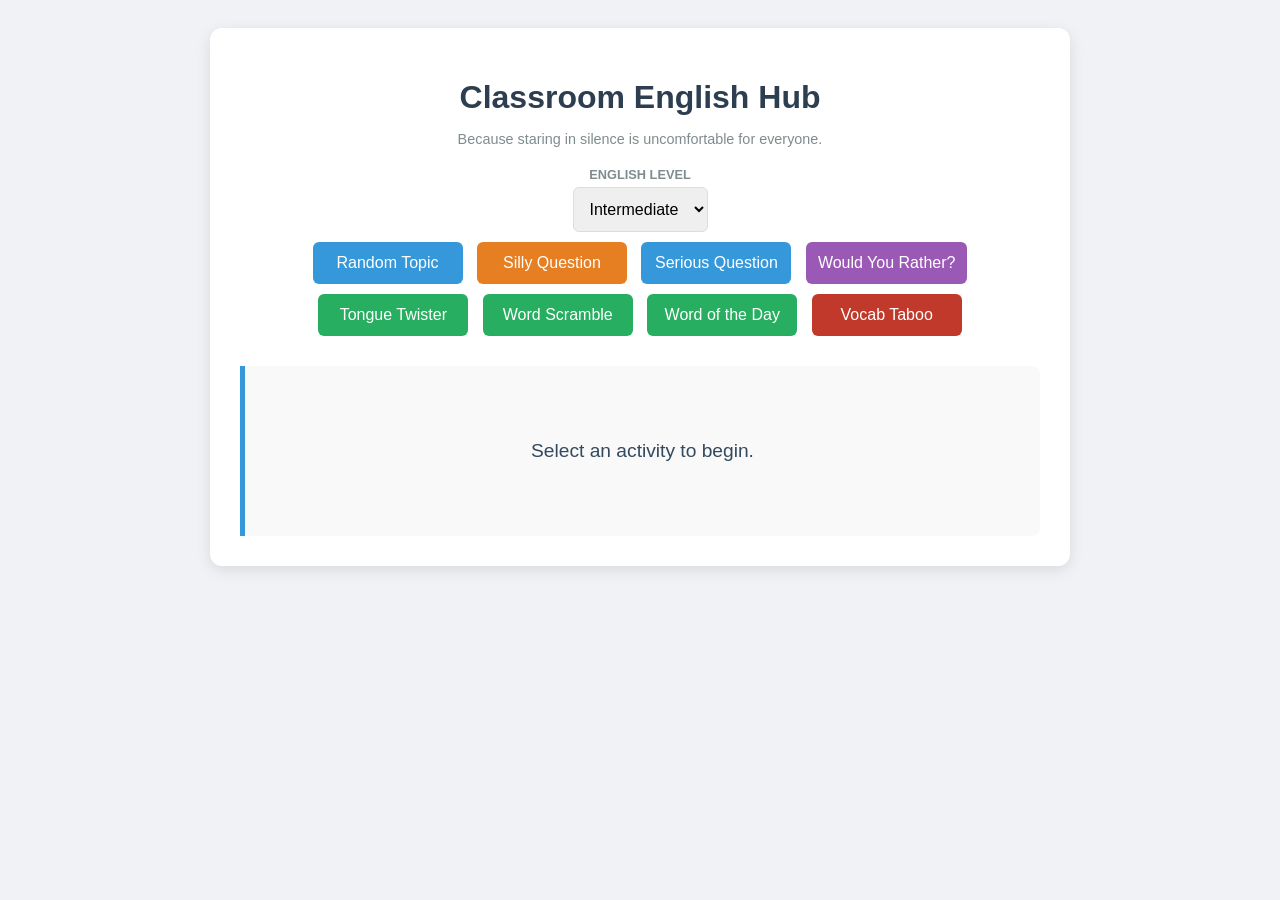
==== index.html @ 795afb45 "Add files via upload" ====
<!DOCTYPE html>
<html lang="en">
<head>
    <meta charset="UTF-8">
    <meta name="viewport" content="width=device-width, initial-scale=1.0">
    <title>ESL Classroom Tool v3.0</title>
    <style>
        body { font-family: 'Segoe UI', Tahoma, Geneva, Verdana, sans-serif; background: #f0f2f5; display: flex; justify-content: center; padding: 20px; }
        .container { background: white; padding: 30px; border-radius: 12px; box-shadow: 0 4px 15px rgba(0,0,0,0.1); max-width: 800px; width: 100%; text-align: center; }
        h1 { color: #2c3e50; margin-bottom: 5px; }
        p.subtitle { color: #7f8c8d; font-size: 0.9rem; margin-bottom: 20px; }
        select, button { padding: 12px; margin: 5px; border-radius: 6px; border: 1px solid #ddd; cursor: pointer; font-size: 1rem; transition: 0.2s; }
        button { background-color: #3498db; color: white; border: none; min-width: 150px; }
        button:hover { background-color: #2980b9; transform: translateY(-1px); }
        .btn-silly { background-color: #e67e22; }
        .btn-wyr { background-color: #9b59b6; }
        .btn-game { background-color: #27ae60; }
        .btn-taboo { background-color: #c0392b; }
        .btn-reveal { background-color: #7f8c8d; margin-top: 10px; display: none; }
        #display-area { margin-top: 25px; padding: 25px; border-left: 5px solid #3498db; background: #f9f9f9; min-height: 120px; display: flex; flex-direction: column; align-items: center; justify-content: center; font-size: 1.2rem; color: #34495e; font-weight: 500; border-radius: 0 8px 8px 0; }
        .taboo-word { color: #c0392b; font-size: 1.8rem; text-transform: uppercase; font-weight: bold; margin-bottom: 10px; }
        .forbidden { font-size: 1.1rem; color: #7f8c8d; font-style: italic; }
        .label { font-weight: bold; display: block; margin-top: 15px; color: #7f8c8d; font-size: 0.8rem; text-transform: uppercase; }
    </style>
</head>
<body>

<div class="container">
    <h1>Classroom English Hub</h1>
    <p class="subtitle">Because staring in silence is uncomfortable for everyone.</p>
    
    <span class="label">English Level</span>
    <select id="level">
        <option value="basic">Basic</option>
        <option value="intermediate" selected>Intermediate</option>
        <option value="advanced">Advanced</option>
    </select>

    <div class="button-grid">
        <button onclick="getTopic()">Random Topic</button>
        <button class="btn-silly" onclick="getQuestion('silly')">Silly Question</button>
        <button onclick="getQuestion('serious')">Serious Question</button>
        <button class="btn-wyr" onclick="getWYR()">Would You Rather?</button>
        <button class="btn-game" onclick="getTwister()">Tongue Twister</button>
        <button class="btn-game" onclick="getScramble()">Word Scramble</button>
        <button class="btn-game" onclick="getWOTD()">Word of the Day</button>
        <button class="btn-taboo" onclick="getTaboo()">Vocab Taboo</button>
    </div>

    <div id="display-area">
        <div id="text-output">Select an activity to begin.</div>
        <button id="reveal-btn" class="btn-reveal" onclick="revealAnswer()">Reveal Answer</button>
    </div>
</div>

<script>
    const data = {
       topics: {
    basic: [
        "Hobbies", "Family", "Food", "Pets", "Weather", "Daily Routine", "School", "Colors", "Clothes", "Sports", "Music", "Movies", "Holidays", "Animals", "Body Parts", "Transportation", "Jobs", "My Hometown", "Friends", "Shopping",
        "Favorite Fruit", "The Weekend", "TV Shows", "My Bedroom", "Breakfast", "Birthdays", "Toys and Games", "Seasons", "Vegetables", "The Beach", "My Teacher", "Parks", "Computers", "Supermarkets", "Morning vs Night", "Drawing", "Insects", "The Moon", "My Best Friend", "Pizza Toppings"
    ],
    intermediate: [
        "Technology", "Travel", "Environment", "Work-Life Balance", "Social Media", "Healthy Habits", "Future Goals", "Childhood Memories", "Cooking", "Cultural Differences", "Learning Languages", "News and Media", "Art and Design", "Space Exploration", "Fashion Trends", "Public Transportation", "Overcoming Fears", "Volunteering", "Local History", "Music Festivals",
        "Remote Work", "Mental Health", "Artificial Intelligence", "Sustainable Living", "Photography", "Extreme Sports", "E-books vs Paper Books", "Minimalism", "The Education System", "Urban vs Rural Life", "Video Game Culture", "Traditional Festivals", "Modern Dating", "Personal Finance", "Public Speaking", "DIY Projects", "Cinema History", "National Parks", "The Future of Cities", "Inventions of the 20th Century"
    ],
    advanced: [
        "Ethics in Technology", "Artificial Intelligence", "Globalization", "Philosophy", "Economic Inequality", "Climate Change Mitigation", "The Justice System", "Modern Architecture", "Universal Basic Income", "Genetic Engineering", "The Gig Economy", "Censorship", "Mental Health Awareness", "Urban Planning", "Cryptocurrency", "Historical Revisionism", "The Concept of Time", "Consumerism", "Space Colonization", "Political Polarization",
        "Neuroethics", "Quantum Computing Impacts", "Bio-mimicry in Design", "The Paradox of Choice", "Post-Colonial Literature", "Algorithmic Bias", "Deep Sea Exploration Rights", "Animal Personhood", "The Singularity", "Existentialism", "Meritocracy Myths", "Data Privacy Rights", "Nuclear Energy Debate", "The Sociology of Fame", "Transhumanism", "Geopolitics of Water", "Cognitive Dissonance", "The Future of Monarchy", "Universal Healthcare Models", "Rhetoric and Propaganda"
    ]
},
        questions: {
            silly: [
    "If you were a vegetable, what would you be?", 
    "Can you describe the smell of blue?", 
    "Is a hotdog a sandwich?", 
    "Which animal would be the rudest if they could talk?", 
    "What is the most useless superpower?", 
    "If you had to replace your hands with objects, what would they be?", 
    "Would you rather fight one horse-sized duck or a hundred duck-sized horses?", 
    "If clouds were made of food, what would you want them to be?", 
    "What's the weirdest thing you've ever eaten?", 
    "If you were a ghost, who would you haunt?", 
    "What inanimate object do you wish you could talk to?", 
    "If you could only wear one color for the rest of your life, what is it?", 
    "What is the worst pizza topping imaginable?", 
    "If your life had a theme song, what would it be?", 
    "What is the funniest word in the English language?", 
    "If you were a piece of furniture, what would you be?", 
    "Do penguins have knees?", 
    "If you could make a new holiday, what would it celebrate?", 
    "What's the silliest rule you had to follow as a child?", 
    "If animals played sports, which animal would be the best at basketball?",
    "If you were a professional wrestler, what would your stage name be?",
    "What's the best way to survive a zombie apocalypse using only items in this room?",
    "If you were arrested for no reason, what would your friends assume you did?",
    "How many chickens would it take to kill a lion?",
    "If you could talk to one species of animal, which would it be?",
    "What is the most embarrassing thing you've worn because it was 'fashionable'?",
    "If you had to change your name to a type of fruit, what would it be?",
    "What’s the most useless talent you have?",
    "If you could shrink any animal to the size of a cat and keep it as a pet, what would it be?",
    "Would you rather have a nose like an elephant or a neck like a giraffe?",
    "If you could ban one vegetable forever, which one would go?",
    "What’s the worst name you could give a pet dog?",
    "If you were a kitchen appliance, which one would you be?",
    "How long would you last in a horror movie?",
    "What’s the weirdest secret talent you possess?",
    "If you could only eat one meal for the rest of your life, but it had to be dessert, what is it?",
    "Which Disney villain is actually right?",
    "If you could teleport, but only to the inside of a refrigerator, would you do it?",
    "What’s the most ridiculous fact you know?",
    "If you were a flavor of ice cream, what would you be?",
    "What’s the worst thing to say right before going into surgery?",
    "If your pets could talk, what’s the first thing they’d say about you?",
    "Which body part would you most like to be able to detach and leave at home?",
    "If you could create a law that everyone had to follow for one day, what would it be?",
    "What’s the strangest thing a guest has ever done at your house?",
    "If you were a billionaire, what’s the most useless thing you’d buy?",
    "What’s the worst song to have as your alarm clock?",
    "If you could be any mythological creature, what would you be?",
    "What’s the weirdest dream you’re willing to admit to?",
    "If you could have a permanent candle that smelled like anything, what scent would you choose?",
    "What is the best type of cheese to use as a weapon?",
    "If you had to replace your legs with wheels, what kind of wheels would they be?",
    "Would you rather always have to skip everywhere or always have to run everywhere?",
    "If you were a bird, who would you poop on first?",
    "What’s the most creative use for a banana?",
    "If you could turn any chore into a professional sport, which one would you win a gold medal in?",
    "What’s the most ridiculous thing you’ve ever seen a stranger do in public?",
    "If you were a superhero whose only power was to summon pigeons, what would your name be?",
    "What would the world be like if everyone looked exactly like you?",
    "If you could make any two animals merge into one, which two would they be?",
    "What’s the funniest thing you’ve ever seen a baby do?",
    "If you had to be haunted by a ghost, which celebrity ghost would you pick?",
    "What’s the most boring superpower you can think of?",
    "If you could invent a new color, what would you call it?",
    "What’s the most suspicious thing you could buy at a grocery store?",
    "If you could swap lives with a cartoon character, who would it be?",
    "What’s the weirdest thing you’ve found in a pocket?",
    "If you could give everyone in the world one item, what would it be?",
    "What’s the most confusing thing about the opposite gender?",
    "If you were a tree, what kind of person would you want to sit under you?",
    "What’s the worst gift you’ve ever received?",
    "If you could add a 13th month to the calendar, what would you call it?",
    "What’s the most useless thing they taught you in school?",
    "If you were a professional thief, what would you steal that isn't money?",
    "What’s the strangest habit you have?",
    "If you were a topping on a giant taco, what would you be?",
    "What’s the most annoying sound in the world?",
    "If you could change the sound of your farts to a musical instrument, which one would it be?",
    "What’s the worst possible thing to say during a job interview?",
    "If you had to live in a movie for a week, which one would you choose?"
],
            serious: {
    basic: [
        "What is your favorite memory?", "Who is your hero?", "What do you do on the weekends?", "What is your favorite book?", "Describe your best friend.", "What makes you happy?", "Where do you want to travel?", "What is your favorite meal?", "How do you relax?", "What are you good at?", "What is your favorite season and why?", "What did you do yesterday?", "Who is the funniest person you know?", "What is a good habit you have?", "What do you like about your city?", "What is your favorite movie?", "What are you afraid of?", "What do you want to buy?", "What is a fun game to play?", "How do you learn English?",
        "What is your dream job?", "How many siblings do you have?", "What is your favorite color?", "Do you like to cook?", "What is your favorite animal?", "How do you get to school or work?", "What time do you wake up?", "What is in your bag right now?", "Do you like rainy days?", "What is your favorite holiday?",
        "Who is your favorite singer?", "What is the best gift you ever received?", "Do you prefer tea or coffee?", "What is your favorite fruit?", "How often do you exercise?", "What was your favorite subject in school?", "Do you have any pets?", "What is your favorite sport?", "Can you play a musical instrument?", "What is the tallest building you have ever seen?",
        "What do you usually eat for breakfast?", "Do you like to dance?", "What is your favorite TV show?", "How do you spend your birthdays?", "What is the most beautiful place in your country?", "Do you prefer the beach or the mountains?", "What is your favorite hobby?", "Do you like learning new words?", "What is the best way to spend a Friday night?", "Who is the kindest person you know?",
        "What do you want to do this summer?", "Do you like to take photos?", "What is your favorite restaurant?", "How do you feel today?", "What is your favorite clothes to wear?", "Do you like to go to the cinema?", "What is the first thing you do in the morning?", "What is your favorite type of music?", "Do you like to read newspapers?", "How do you help your parents?",
        "What is your favorite flower?", "Do you like to travel by plane?", "What is your favorite drink?", "What is the best thing about your home?", "Do you prefer to walk or drive?", "What is your favorite vegetable?", "Do you like to use a computer?", "What is your favorite month of the year?", "Do you like to go shopping?", "What is your favorite ice cream flavor?",
        "What is your favorite dessert?", "Do you have a lucky number?", "What is the best park in your town?", "Do you like to watch the sunrise?", "What is your favorite childhood toy?", "Do you speak other languages?", "What is the most difficult thing for you in English?", "Do you like to write letters?", "What is your favorite store?", "Do you like to swim?"
    ],
    intermediate: [
        "How has the internet changed learning?", "Is work-life balance possible?", "What is the best way to handle stress?", "How does travel change a person?", "What makes a good leader?", "Is social media good or bad for society?", "What is the biggest challenge for young people today?", "How important is a university degree?", "What is the most important invention in history?", "How can we protect the environment?", "What does success mean to you?", "Is it better to be a specialist or a generalist?", "How do advertisements affect us?", "What is the value of failure?", "Should children have smartphones?", "How do you handle disagreements?", "What is the importance of art?", "Is homework necessary?", "How has your hometown changed?", "What is a controversial opinion you hold?",
        "Is technology making us more or less social?", "What is the most important quality in a friend?", "How can people be more productive?", "Should public transportation be free?", "What is the best age to be?", "Does money buy happiness?", "How can we reduce plastic waste?", "What is the impact of globalization on local cultures?", "Should the school week be four days?", "Is modern life too fast-paced?",
        "What is the best way to learn a new skill?", "How important is physical exercise for mental health?", "Should people be required to vote?", "What is the role of family in modern society?", "How do you stay motivated?", "Should zoos exist?", "What is the future of traditional books?", "Is fast food a major problem in your country?", "What makes someone 'successful'?", "How do you define a 'good life'?",
        "Should celebrities be role models?", "How do we bridge the gap between different generations?", "Is space exploration worth the cost?", "What is the impact of tourism on your country?", "How has your diet changed over the years?", "What is the most difficult decision you’ve ever made?", "Should every person learn a second language?", "What is the benefit of living in a foreign country?", "How do you handle your time?", "What is the most important lesson you learned as a child?",
        "Should we rely more on renewable energy?", "Is a college education still relevant in 2026?", "How does music affect our emotions?", "What are the pros and cons of working from home?", "How can we improve our local communities?", "Is it important to preserve historical buildings?", "What is the effect of social media on self-esteem?", "Should we encourage people to consume less?", "How do you define 'freedom'?", "Is it better to live in a city or the countryside?",
        "Should the government regulate artificial intelligence?", "How does culture influence our personality?", "What is the best way to solve a conflict?", "How important is it to have a hobby?", "Should children be taught about money in school?", "Is it better to be an employer or an employee?", "How has technology changed the way we communicate?", "What is the value of volunteering?", "How can we promote peace in the world?", "Is the news today reliable?",
        "What is your opinion on genetic engineering?", "Should we ban single-use plastics?", "How do you balance your personal and professional life?", "What is the role of art in education?", "How can we deal with the problem of loneliness?", "Is the concept of 'privacy' dying?", "What is the best way to save money?", "How does travel help in understanding other cultures?", "Should we spend more on medical research?", "Is competition healthy or harmful?"
    ],
    advanced: [
        "Does privacy exist anymore?", "How should we measure success as a society?", "Is capitalism sustainable?", "What are the ethical implications of AI?", "Should the government regulate the internet?", "Is free will an illusion?", "How does language shape our perception of reality?", "What is the role of the individual in society?", "Should healthcare be entirely free and public?", "Is objective truth attainable?", "How do we define human consciousness?", "What are the limits of freedom of speech?", "Is globalization a net positive or negative?", "How should nations deal with historical injustices?", "What is the future of human evolution?", "Should the space race be privatized?", "How does automation impact the human psyche?", "Is democracy the best form of government?", "What is the morality of eating animals?", "How do cultural narratives influence history?",
        "Is universal basic income a viable solution to automation?", "To what extent should parents be allowed to design their babies?", "Is the nation-state becoming obsolete?", "What are the ethical boundaries of surveillance?", "Should we colonize other planets?", "Is altruism truly possible?", "How do we address systemic inequality?", "Should information ever be censored for the public good?", "What is the nature of beauty?", "Is our education system outdated for the 21st century?",
        "Can artificial intelligence ever possess true creativity?", "Is the current legal system just?", "How do we define the 'soul' in a scientific world?", "Should life extension technologies be available to everyone?", "What is the responsibility of wealthy nations to developing ones?", "Is world peace a realistic goal?", "How does the digital world alter our memory?", "Should we forgive historical figures for their mistakes?", "What is the role of religion in a secular world?", "Is a cashless society inevitable?",
        "How do we combat misinformation in the digital age?", "Is human nature inherently good or evil?", "Should the pursuit of profit be the primary driver of innovation?", "How does architecture reflect societal values?", "What is the ethical status of non-human animals?", "Is the concept of 'home' changing in a mobile world?", "Should we prioritize the environment over economic growth?", "How does social media affect the democratic process?", "What is the impact of longevity on societal structures?", "Is it ethical to use robots for elderly care?",
        "How do we define 'work' in a post-labor society?", "Is artistic merit objective or subjective?", "Should the death penalty be abolished globally?", "What are the risks of a mono-culture?", "Is genetic modification a right or a privilege?", "How do we reconcile tradition with progress?", "Should people be allowed to live forever if they can?", "What is the impact of consumerism on human happiness?", "Is the concept of 'truth' being eroded?", "Should we implement a global currency?",
        "How do we prepare for a world with sentient machines?", "Is there a limit to how much a single person should earn?", "Should we allow the privatization of water?", "What is the psychological effect of living in a hyper-connected world?", "How do we define 'sanity' in a changing society?", "Is the family unit still the core of society?", "Should we rewrite history books to be more inclusive?", "What is the future of gender roles?", "Is the current form of capitalism the 'end of history'?", "How does space travel change our perspective of Earth?",
        "Should we give robots legal rights?", "Is it possible to have a truly unbiased news source?", "How does the gig economy change the social contract?", "Should we regulate the collection of personal data by corporations?", "What is the morality of genetic screening?", "Is urban planning the key to solving social problems?", "How does the concept of 'justice' vary across cultures?", "Should we ban the manufacture of weapons?", "What is the role of the humanities in a tech-driven world?", "Is the concept of a 'career' becoming a thing of the past?"
    ]
}
        },
       wyr: [
    "Would you rather always sing or always dance?",
    "Travel 100 years back or 100 years forward?",
    "Be able to fly or be invisible?",
    "Live without music or live without television?",
    "Speak all languages or communicate with animals?",
    "Have unlimited sushi or unlimited tacos?",
    "Never have to sleep or never have to eat?",
    "Be incredibly lucky or incredibly smart?",
    "Live in a treehouse or a cave?",
    "Have a rewind button or a pause button for your life?",
    "Only be able to whisper or only be able to shout?",
    "Have spaghetti for hair or sweat maple syrup?",
    "Live on Mars or at the bottom of the ocean?",
    "Be a famous director or a famous actor?",
    "Always have a full phone battery or a full gas tank?",
    "Give up your smartphone or give up your computer?",
    "Be a master painter or a brilliant mathematician?",
    "Have a personal chef or a personal driver?",
    "Fight a bear or a shark?",
    "Never feel physical pain or never feel emotional pain?",
    "Have a third eye or a third arm?",
    "Always be 10 minutes late or 20 minutes early?",
    "Be able to talk to plants or have the plants talk to you?",
    "Only eat spicy food or only eat bland food for the rest of your life?",
    "Have a dragon or be a dragon?",
    "Always have a pebble in your shoe or a hair in your eye?",
    "Live in a world where everyone is a robot or everyone is a pirate?",
    "Be able to control fire or control water?",
    "Have to announce every thought you have or never speak again?",
    "Wear a tuxedo every day or a clown suit every day?",
    "Have a tail that wags when you're happy or ears that flop when you're sad?",
    "Lose your sense of taste or your sense of smell?",
    "Be the first person to visit Mars or the last person on Earth?",
    "Have a photographic memory or the ability to forget anything you want?",
    "Always smell like wet dog or always smell like onions?",
    "Be a cat for a day or a dog for a day?",
    "Live without the internet or live without AC and heat?",
    "Only be able to use a fork or only be able to use a spoon?",
    "Have a permanent unibrow or no eyebrows at all?",
    "Be able to jump over skyscrapers or run at the speed of light?",
    "Have your own private island or your own private jet?",
    "Always have to wear wet socks or always have to wear itchy sweaters?",
    "Be the funniest person in the room or the smartest person in the room?",
    "Own a tiny elephant or a giant hamster?",
    "Have every movie spoiled for you or never see a movie ending again?",
    "Drink melted ice cream or drink cold coffee?",
    "Be able to breathe underwater or fly through space?",
    "Live in a house made of glass or a house made of candy?",
    "Have to hop everywhere like a frog or walk sideways like a crab?",
    "Be 8 feet tall or 3 feet tall?",
    "Only be able to dream in black and white or never remember your dreams?",
    "Have a remote control that works on people or animals?",
    "Swap lives with your boss or your pet?",
    "Always have sticky hands or always have itchy feet?",
    "Be able to see 5 seconds into the future or 50 years into the future?",
    "Fight a chicken every time you enter a car or a squirrel every time you enter a house?",
    "Live in a musical where everyone sings or a silent movie?",
    "Have a head the size of a grapefruit or the size of a watermelon?",
    "Always have to wear your clothes backwards or inside out?",
    "Spend a year in the jungle or a year in the arctic?",
    "Be able to change the color of your skin like a chameleon or regrow limbs?",
    "Have your hands turn into giant paws or giant claws?",
    "Only be able to eat food that is blue or food that is square-shaped?",
    "Have a flying carpet or a submarine?",
    "Be world-famous but hated or totally unknown but loved?",
    "Eat a stick of butter or a gallon of hot sauce?",
    "Be able to transform into any object or any person?",
    "Have the ability to mute people in real life or change their volume?",
    "Always have the 'check engine' light on or a low battery warning on your phone?",
    "Wake up with a new tattoo every day or a new piercing every day?",
    "Only be able to laugh like a hyena or cry like a baby?",
    "Have a nose that grows when you lie or ears that turn red when you're nervous?",
    "Live in a giant shoe or a giant hat?",
    "Be able to speak to ghosts or see the future of anyone you touch?",
    "Only be able to wash your hair once a year or your body once a year?",
    "Have a magic wand that works 50% of the time or a magic lamp with a grumpy genie?",
    "Have your life narrated by David Attenborough or Morgan Freeman?",
    "Always have a song stuck in your head or always have an itch you can’t reach?",
    "Be a professional hide-and-seek player or a professional tag player?",
    "Never use a touch screen again or never use a keyboard again?",
    "Have a pet dinosaur or a pet alien?",
    "Be able to produce any sound you want from your mouth or mimic any voice?",
    "Eat a pizza with a cereal crust or cereal with a pizza sauce base?",
    "Be forced to wear flippers instead of shoes or oven mitts instead of gloves?",
    "Live in a city where it’s always daytime or always nighttime?",
    "Have eyes that glow in the dark or teeth that glow in the dark?",
    "Be able to walk through walls or walk on water?",
    "Always have to speak in rhymes or always have to speak in questions?",
    "Find $10 on the ground every day or $1,000 once a year?",
    "Have your own personal theme song play every time you enter a room?",
    "Be able to freeze time for everyone but yourself or speed up time?",
    "Live in a world with no trees or a world with no oceans?",
    "Have a beard made of bees or hair made of snakes?",
    "Only be able to travel by pogo stick or by unicycle?",
    "Be able to summon a rainstorm or a heatwave at will?",
    "Have your house be a giant library or a giant arcade?",
    "Always feel like you’re about to sneeze or always feel like you have a hair in your mouth?",
    "Be the captain of a pirate ship or the captain of a spaceship?",
    "Have a nose that honks like a horn or knees that squeak like a door?",
    "Know the date of your death or the cause of your death?"
],
        twisters: ["Peter Piper picked a peck of pickled peppers.", "Six slippery snails slid slowly seaward.", "How much wood would a woodchuck chuck?", "She sells seashells by the seashore.", "I scream, you scream, we all scream for ice cream.", "Red lorry, yellow lorry.", "Fuzzy Wuzzy was a bear. Fuzzy Wuzzy had no hair.", "A big black bug bit a big black bear.", "Betty Botter bought some butter.", "We surely shall see the sun shine soon.", "Which witch is which?", "Two toads, totally tired.", "Eleven benevolent elephants.", "Selfish shellfish.", "Fresh fried fish, fish fresh fried.", "Thin sticks, thick bricks.", "Irish wristwatch, Swiss wristwatch.", "He threw three free throws.", "A proper copper coffee pot.", "Black background, brown background."],
        scramble: {
            basic: ["APPLE", "SCHOOL", "HOUSE", "HAPPY", "WATER", "CHAIR", "TABLE", "BREAD", "RIVER", "TRAIN", "PAPER", "PENCIL", "CLOCK", "GARDEN", "WINDOW", "STREET", "FLOWER", "SUMMER", "WINTER", "SISTER"],
            intermediate: ["ENVIRONMENT", "ADVENTURE", "CHALLENGE", "KNOWLEDGE", "BEAUTIFUL", "COMPUTER", "IMPORTANT", "DIFFERENT", "EXPERIENCE", "GOVERNMENT", "TECHNOLOGY", "UNDERSTAND", "VOCABULARY", "DICTIONARY", "NEWSPAPER", "TELEVISION", "RESTAURANT", "APARTMENT", "UNIVERSITY", "PROFESSIONAL"],
            advanced: ["EPHEMERAL", "AMBIGUOUS", "UBIQUITOUS", "PARADIGM", "CACOPHONY", "MELLIFLUOUS", "SERENDIPITY", "ESOTERIC", "OBFUSCATE", "QUINTESSENTIAL", "IDIOSYNCRASY", "SYCOPHANT", "OSTENTATIOUS", "PERNICIOUS", "INEFFABLE", "MAGNANIMOUS", "FASTIDIOUS", "BELLIGERENT", "EPIPHANY", "UBIQUITY"]
        },
       wotd: {
    basic: [
        "Eager: Wanting to do something very much.", "Clumsy: Moving in an awkward way.", "Brave: Not afraid of danger.", "Calm: Quiet and peaceful.", "Glad: Happy.", "Huge: Very big.", "Loud: Making a lot of noise.", "Neat: Clean and organized.", "Quick: Fast.", "Tired: Needing to sleep or rest.", "Polite: Having good manners.", "Safe: Not in danger.", "Warm: A little hot.", "Cold: Not hot.", "Bright: Giving out a lot of light.", "Dark: With little or no light.", "Heavy: Weighing a lot.", "Light: Not heavy.", "Soft: Easy to press or bend.", "Hard: Not soft; difficult.",
        "Bitter: Having a sharp, strong taste like coffee without sugar.", "Blunt: Not sharp; or speaking in a very direct way.", "Bold: Brave and confident; not afraid.", "Cheerful: Happy and optimistic.", "Dull: Not interesting or exciting; boring.", "Fancy: Decorative or expensive.", "Gentle: Calm, kind, or soft.", "Gloomy: Partially or totally dark; or feeling sad.", "Humble: Not proud or arrogant; modest.", "Jolly: Happy and cheerful.", "Lonely: Sad because one has no friends or company.", "Messy: Not clean or tidy.", "Nervous: Worried or afraid.", "Odd: Strange or unusual.", "Plain: Simple; not decorated.", "Rough: Not smooth or level.", "Shallow: Not deep.", "Stiff: Difficult to bend or move.", "Tough: Strong and able to deal with difficulty.", "Wise: Having or showing experience, knowledge, and good judgment."
    ],
    intermediate: [
        "Reluctant: Unwilling and hesitant.", "Peculiar: Strange or odd; unusual.", "Crucial: Extremely important.", "Frequent: Happening often.", "Gradual: Happening slowly over time.", "Influence: The power to change someone or something.", "Locate: To find exactly where something is.", "Majority: More than half.", "Persuade: To make someone do or believe something.", "Recognize: To know someone or something because you have seen them before.", "Abundant: Existing in large quantities.", "Brief: Short in time.", "Complex: Made of many connected parts; not simple.", "Determine: To decide something.", "Evident: Clear or obvious.", "Familiar: Well known from past experience.", "Generate: To produce or create.", "Hinder: To make it difficult for someone to do something.", "Inquire: To ask for information.", "Justify: To prove that something is right or reasonable.",
        "Accurate: Correct and true in every detail.", "Ambition: A strong desire to do or achieve something.", "Benefit: An advantage or profit gained from something.", "Capacity: The maximum amount that something can contain.", "Decline: To become smaller, fewer, or less; to decrease.", "Efficient: Achieving maximum productivity with minimum wasted effort.", "Genuine: Truly what something is said to be; authentic.", "Hazard: A danger or risk.", "Interpret: To explain the meaning of information or actions.", "Maintain: To keep something in its existing state.", "Objective: Not influenced by personal feelings; representing facts.", "Precise: Marked by exactness and accuracy.", "Reject: To dismiss as inadequate, inappropriate, or not to one's taste.", "Relevant: Closely connected or appropriate to the matter at hand.", "Sufficient: Enough; adequate.", "Thrive: To grow or develop well or vigorously.", "Urgent: Requiring immediate action or attention.", "Vague: Of uncertain, indefinite, or unclear character or meaning.", "Wander: To walk or move in a leisurely or aimless way.", "Yield: To produce or provide a natural, agricultural, or industrial product."
    ],
    advanced: [
        "Pragmatic: Dealing with things sensibly and realistically.", "Alleviate: Make suffering or a problem less severe.", "Capricious: Given to sudden changes of mood or behavior.", "Dichotomy: A division or contrast between two things that are opposed.", "Enigmatic: Difficult to interpret or understand; mysterious.", "Facetious: Treating serious issues with inappropriate humor.", "Gregarious: Fond of company; sociable.", "Hubris: Excessive pride or self-confidence.", "Insidious: Proceeding in a gradual, subtle way, but with harmful effects.", "Juxtapose: Place close together for contrasting effect.", "Lethargic: Sluggish and apathetic.", "Meticulous: Showing great attention to detail.", "Nefarious: Wicked or criminal.", "Obdurate: Stubbornly refusing to change one's opinion or course of action.", "Pernicious: Having a harmful effect, especially in a gradual way.", "Quixotic: Exceedingly idealistic; unrealistic and impractical.", "Reticent: Not revealing one's thoughts or feelings readily.", "Sycophant: A person who acts obsequiously toward someone important in order to gain advantage.", "Trepidation: A feeling of fear or agitation about something that may happen.", "Zealous: Showing great energy or enthusiasm in pursuit of a cause or objective.",
        "Anomalous: Deviating from what is standard, normal, or expected.", "Belligerent: Hostile and aggressive.", "Cacophony: A harsh, discordant mixture of sounds.", "Debilitate: To make someone very weak and infirm.", "Ephemeral: Lasting for a very short time.", "Fastidious: Very attentive to and concerned about accuracy and detail.", "Garrulous: Excessively talkative, especially on trivial matters.", "Ineffable: Too great or extreme to be expressed or described in words.", "Loquacious: Tending to talk a great deal; talkative.", "Magnanimous: Very generous or forgiving, especially toward a rival.", "Obfuscate: To render obscure, unclear, or unintelligible.", "Paradigm: A typical example or pattern of something; a model.", "Quintessential: Representing the most perfect or typical example of a quality or class.", "Recalcitrant: Having an obstinately uncooperative attitude toward authority.", "Salient: Most noticeable or important.", "Taciturn: Reserved or uncommunicative in speech; saying little.", "Ubiquitous: Present, appearing, or found everywhere.", "Venerable: Accorded a great deal of respect, especially because of age or wisdom.", "Wary: Feeling or showing caution about possible dangers or problems.", "Zenith: The time at which something is at its most powerful or successful."
    ]
},
        taboo: [
            { word: "Coffee", forbidden: ["Drink", "Morning", "Caffeine", "Starbucks", "Beans"] },
            { word: "Smartphone", forbidden: ["App", "Call", "Screen", "Text", "Telephone"] },
            { word: "Hospital", forbidden: ["Doctor", "Sick", "Nurse", "Medicine", "Bed"] },
            { word: "Internet", forbidden: ["Wifi", "Online", "Website", "Computer", "Network"] },
            { word: "Bicycle", forbidden: ["Ride", "Wheels", "Pedal", "Helmet", "Bike"] },
            { word: "Pizza", forbidden: ["Cheese", "Italian", "Slice", "Delivery", "Crust"] },
            { word: "Library", forbidden: ["Books", "Read", "Quiet", "Borrow", "Pages"] },
            { word: "Movie", forbidden: ["Watch", "Cinema", "Actors", "Popcorn", "Film"] },
            { word: "Winter", forbidden: ["Snow", "Cold", "Ice", "December", "Freeze"] },
            { word: "Airplane", forbidden: ["Fly", "Sky", "Wings", "Pilot", "Airport"] },
            { word: "Money", forbidden: ["Buy", "Cash", "Bank", "Pay", "Dollars"] },
            { word: "Guitar", forbidden: ["Music", "Strings", "Play", "Instrument", "Rock"] },
            { word: "Teacher", forbidden: ["School", "Students", "Class", "Learn", "Board"] },
            { word: "Sun", forbidden: ["Hot", "Yellow", "Sky", "Star", "Day"] },
            { word: "Ocean", forbidden: ["Water", "Blue", "Swim", "Fish", "Sea"] },
            { word: "Clock", forbidden: ["Time", "Watch", "Hands", "Hour", "Tick"] },
            { word: "Camera", forbidden: ["Photo", "Picture", "Lens", "Shoot", "Flash"] },
            { word: "Mirror", forbidden: ["Look", "Reflection", "Glass", "Face", "See"] },
            { word: "Shoes", forbidden: ["Feet", "Walk", "Wear", "Sneakers", "Socks"] },
            { word: "Rain", forbidden: ["Water", "Drops", "Sky", "Wet", "Umbrella"] }
        ]
    };

    let currentAnswer = "";
    const display = document.getElementById('text-output');
    const revealBtn = document.getElementById('reveal-btn');
    const levelSelect = document.getElementById('level');

    function getRandom(arr) { return arr[Math.floor(Math.random() * arr.length)]; }

    function resetUI() {
        revealBtn.style.display = "none";
        currentAnswer = "";
    }

    function getTopic() {
        resetUI();
        display.innerText = "Topic: " + getRandom(data.topics[levelSelect.value]);
    }

    function getQuestion(type) {
        resetUI();
        display.innerText = type === 'silly' ? getRandom(data.questions.silly) : getRandom(data.questions.serious[levelSelect.value]);
    }

    function getWYR() { resetUI(); display.innerText = getRandom(data.wyr); }
    function getTwister() { resetUI(); display.innerText = "Try: " + getRandom(data.twisters); }

    function getScramble() {
        resetUI();
        const word = getRandom(data.scramble[levelSelect.value]);
        currentAnswer = word;
        const scrambled = word.split('').sort(() => Math.random() - 0.5).join('');
        display.innerText = "Unscramble: " + scrambled;
        revealBtn.style.display = "block";
    }

    function revealAnswer() {
        display.innerText = "Answer: " + currentAnswer;
        revealBtn.style.display = "none";
    }

    function getWOTD() {
        resetUI();
        display.innerText = "Word of the Day: " + getRandom(data.wotd[levelSelect.value]);
    }

    function getTaboo() {
        resetUI();
        const item = getRandom(data.taboo);
        display.innerHTML = `<div class="taboo-word">${item.word}</div><div class="forbidden">Don't say: ${item.forbidden.join(', ')}</div>`;
    }
</script>

</body>
</html>
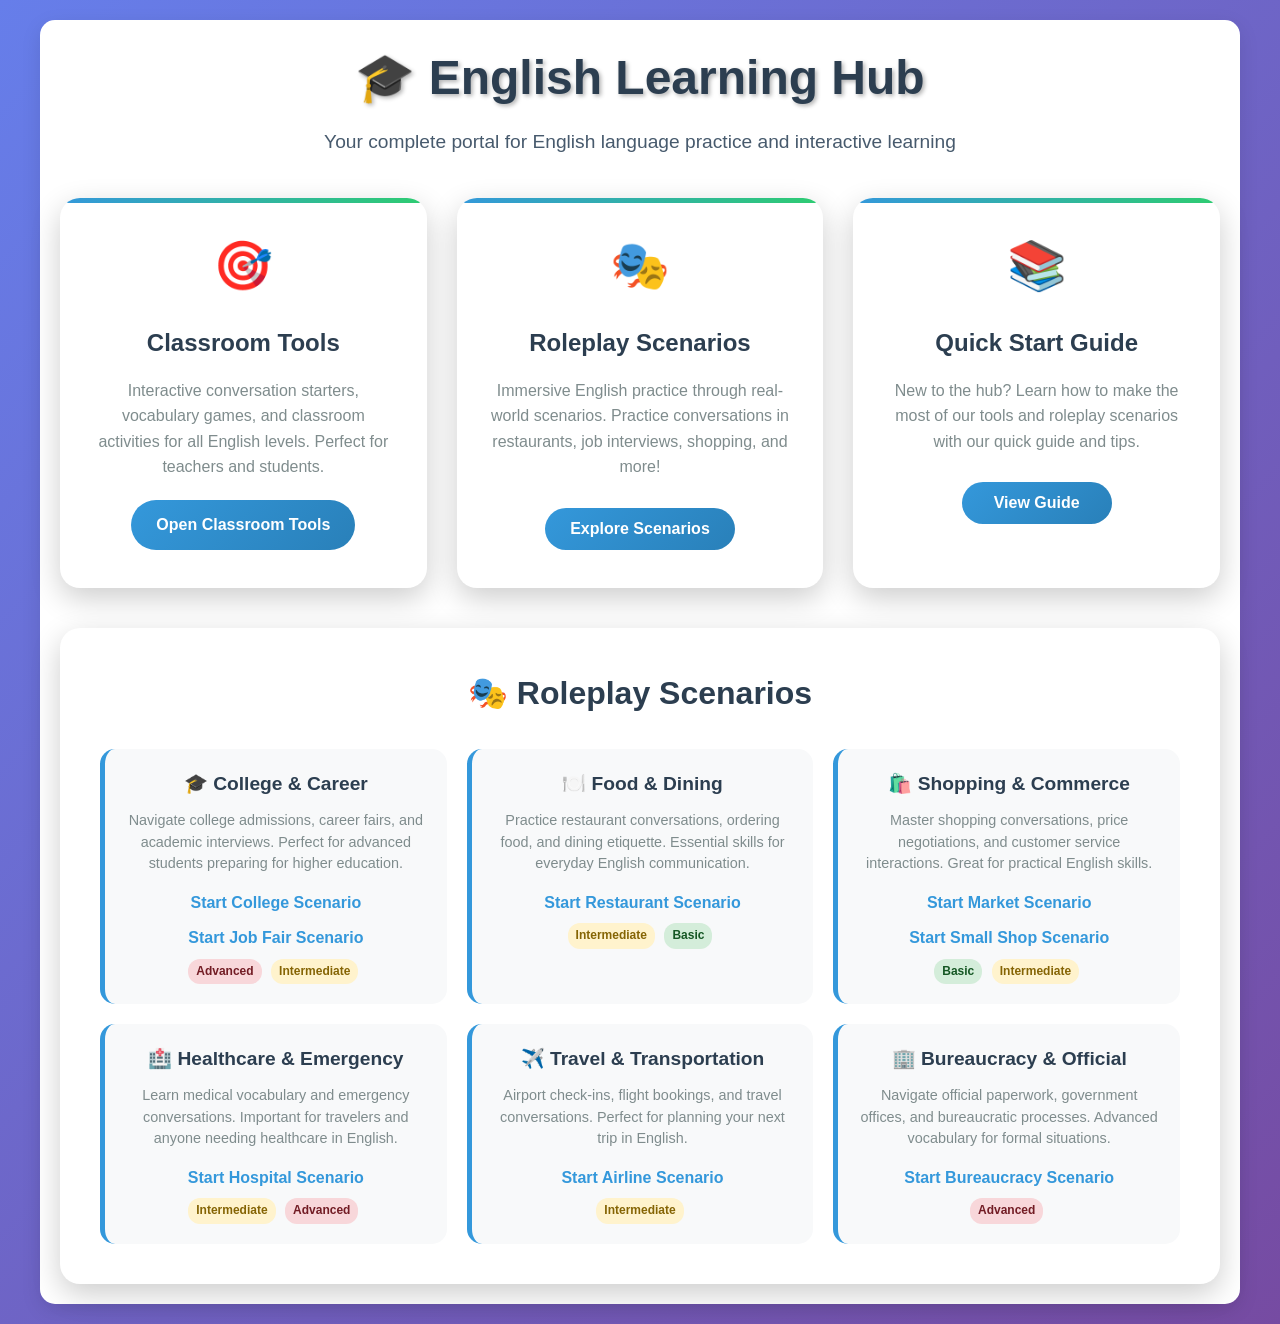
==== commit 4e704429: "added roleplay section" ====
--- a/index.html
+++ b/index.html
@@ -3,381 +3,328 @@
 <head>
     <meta charset="UTF-8">
     <meta name="viewport" content="width=device-width, initial-scale=1.0">
-    <title>ESL Classroom Tool v3.0</title>
+    <title>English Learning Hub</title>
+    <link rel="stylesheet" href="styles/unified-theme.css">
     <style>
-        body { font-family: 'Segoe UI', Tahoma, Geneva, Verdana, sans-serif; background: #f0f2f5; display: flex; justify-content: center; padding: 20px; }
-        .container { background: white; padding: 30px; border-radius: 12px; box-shadow: 0 4px 15px rgba(0,0,0,0.1); max-width: 800px; width: 100%; text-align: center; }
-        h1 { color: #2c3e50; margin-bottom: 5px; }
-        p.subtitle { color: #7f8c8d; font-size: 0.9rem; margin-bottom: 20px; }
-        select, button { padding: 12px; margin: 5px; border-radius: 6px; border: 1px solid #ddd; cursor: pointer; font-size: 1rem; transition: 0.2s; }
-        button { background-color: #3498db; color: white; border: none; min-width: 150px; }
-        button:hover { background-color: #2980b9; transform: translateY(-1px); }
-        .btn-silly { background-color: #e67e22; }
-        .btn-wyr { background-color: #9b59b6; }
-        .btn-game { background-color: #27ae60; }
-        .btn-taboo { background-color: #c0392b; }
-        .btn-reveal { background-color: #7f8c8d; margin-top: 10px; display: none; }
-        #display-area { margin-top: 25px; padding: 25px; border-left: 5px solid #3498db; background: #f9f9f9; min-height: 120px; display: flex; flex-direction: column; align-items: center; justify-content: center; font-size: 1.2rem; color: #34495e; font-weight: 500; border-radius: 0 8px 8px 0; }
-        .taboo-word { color: #c0392b; font-size: 1.8rem; text-transform: uppercase; font-weight: bold; margin-bottom: 10px; }
-        .forbidden { font-size: 1.1rem; color: #7f8c8d; font-style: italic; }
-        .label { font-weight: bold; display: block; margin-top: 15px; color: #7f8c8d; font-size: 0.8rem; text-transform: uppercase; }
+        * {
+            margin: 0;
+            padding: 0;
+            box-sizing: border-box;
+        }
+
+        body {
+            font-family: 'Segoe UI', Tahoma, Geneva, Verdana, sans-serif;
+            background: linear-gradient(135deg, #667eea 0%, #764ba2 100%);
+            min-height: 100vh;
+            padding: 20px;
+        }
+
+        .container {
+            max-width: 1200px;
+            margin: 0 auto;
+        }
+
+        header {
+            text-align: center;
+            margin-bottom: 40px;
+            color: white;
+        }
+
+        header h1 {
+            font-size: 3rem;
+            margin-bottom: 10px;
+            text-shadow: 2px 2px 4px rgba(0,0,0,0.3);
+        }
+        
+        /* Mobile Styles */
+        @media (max-width: 768px) {
+            header h1 { font-size: 2rem; }
+            header p { font-size: 1rem; }
+            .portal-grid { grid-template-columns: 1fr; gap: 20px; }
+            .roleplay-grid { grid-template-columns: 1fr; }
+            body { padding: 10px; }
+        }
+        
+        @media (max-width: 480px) {
+            header h1 { font-size: 1.5rem; }
+            .portal-card { padding: 20px; }
+            .portal-icon { font-size: 2rem; }
+        }
+
+        header p {
+            font-size: 1.2rem;
+            opacity: 0.9;
+        }
+
+        .portal-grid {
+            display: grid;
+            grid-template-columns: repeat(auto-fit, minmax(350px, 1fr));
+            gap: 30px;
+            margin-bottom: 40px;
+        }
+
+        .portal-card {
+            background: white;
+            border-radius: 20px;
+            padding: 30px;
+            box-shadow: 0 10px 30px rgba(0,0,0,0.2);
+            transition: transform 0.3s ease, box-shadow 0.3s ease;
+            cursor: pointer;
+            position: relative;
+            overflow: hidden;
+        }
+
+        .portal-card:hover {
+            transform: translateY(-5px);
+            box-shadow: 0 15px 40px rgba(0,0,0,0.3);
+        }
+
+        .portal-card::before {
+            content: '';
+            position: absolute;
+            top: 0;
+            left: 0;
+            right: 0;
+            height: 5px;
+            background: linear-gradient(90deg, #3498db, #2ecc71);
+        }
+
+        .portal-icon {
+            font-size: 3rem;
+            margin-bottom: 20px;
+            display: block;
+        }
+
+        .portal-card h3 {
+            color: #2c3e50;
+            margin-bottom: 15px;
+            font-size: 1.5rem;
+        }
+
+        .portal-card p {
+            color: #7f8c8d;
+            line-height: 1.6;
+            margin-bottom: 20px;
+        }
+
+        .portal-btn {
+            background: linear-gradient(135deg, #3498db, #2980b9);
+            color: white;
+            border: none;
+            padding: 12px 25px;
+            border-radius: 25px;
+            font-size: 1rem;
+            font-weight: bold;
+            cursor: pointer;
+            transition: all 0.3s ease;
+            text-decoration: none;
+            display: inline-block;
+        }
+
+        .portal-btn:hover {
+            transform: scale(1.05);
+            box-shadow: 0 5px 15px rgba(52, 152, 219, 0.4);
+        }
+
+        .roleplay-section {
+            background: white;
+            border-radius: 20px;
+            padding: 40px;
+            box-shadow: 0 10px 30px rgba(0,0,0,0.2);
+        }
+
+        .roleplay-section h2 {
+            color: #2c3e50;
+            margin-bottom: 30px;
+            text-align: center;
+            font-size: 2rem;
+        }
+
+        .roleplay-grid {
+            display: grid;
+            grid-template-columns: repeat(auto-fit, minmax(280px, 1fr));
+            gap: 20px;
+        }
+
+        .roleplay-card {
+            background: #f8f9fa;
+            border-radius: 15px;
+            padding: 20px;
+            border-left: 5px solid #3498db;
+            transition: all 0.3s ease;
+            cursor: pointer;
+        }
+
+        .roleplay-card:hover {
+            transform: translateX(5px);
+            box-shadow: 0 5px 15px rgba(0,0,0,0.1);
+        }
+
+        .roleplay-card h4 {
+            color: #2c3e50;
+            margin-bottom: 10px;
+            font-size: 1.2rem;
+        }
+
+        .roleplay-card p {
+            color: #7f8c8d;
+            font-size: 0.9rem;
+            line-height: 1.5;
+        }
+
+        .roleplay-link {
+            color: #3498db;
+            text-decoration: none;
+            font-weight: bold;
+            display: block;
+            margin-top: 10px;
+        }
+
+        .roleplay-link:hover {
+            color: #2980b9;
+            text-decoration: underline;
+        }
+
+        .difficulty-badge {
+            display: inline-block;
+            padding: 3px 8px;
+            border-radius: 12px;
+            font-size: 0.75rem;
+            font-weight: bold;
+            margin-top: 8px;
+            margin-right: 5px;
+        }
+
+        .badge-easy { background: #d4edda; color: #155724; }
+        .badge-medium { background: #fff3cd; color: #856404; }
+        .badge-hard { background: #f8d7da; color: #721c24; }
+
+        @media (max-width: 768px) {
+            header h1 { font-size: 2rem; }
+            .portal-grid { grid-template-columns: 1fr; }
+            .roleplay-grid { grid-template-columns: 1fr; }
+        }
     </style>
 </head>
 <body>
-
-<div class="container">
-    <h1>Classroom English Hub</h1>
-    <p class="subtitle">Because staring in silence is uncomfortable for everyone.</p>
-    
-    <span class="label">English Level</span>
-    <select id="level">
-        <option value="basic">Basic</option>
-        <option value="intermediate" selected>Intermediate</option>
-        <option value="advanced">Advanced</option>
-    </select>
-
-    <div class="button-grid">
-        <button onclick="getTopic()">Random Topic</button>
-        <button class="btn-silly" onclick="getQuestion('silly')">Silly Question</button>
-        <button onclick="getQuestion('serious')">Serious Question</button>
-        <button class="btn-wyr" onclick="getWYR()">Would You Rather?</button>
-        <button class="btn-game" onclick="getTwister()">Tongue Twister</button>
-        <button class="btn-game" onclick="getScramble()">Word Scramble</button>
-        <button class="btn-game" onclick="getWOTD()">Word of the Day</button>
-        <button class="btn-taboo" onclick="getTaboo()">Vocab Taboo</button>
+    <div class="container">
+        <header>
+            <h1>🎓 English Learning Hub</h1>
+            <p>Your complete portal for English language practice and interactive learning</p>
+        </header>
+
+        <div class="portal-grid">
+            <div class="portal-card">
+                <span class="portal-icon">🎯</span>
+                <h3>Classroom Tools</h3>
+                <p>Interactive conversation starters, vocabulary games, and classroom activities for all English levels. Perfect for teachers and students.</p>
+                <a href="classroom-tool.html" class="portal-btn">Open Classroom Tools</a>
+            </div>
+
+            <div class="portal-card">
+                <span class="portal-icon">🎭</span>
+                <h3>Roleplay Scenarios</h3>
+                <p>Immersive English practice through real-world scenarios. Practice conversations in restaurants, job interviews, shopping, and more!</p>
+                <button class="portal-btn" onclick="scrollToRoleplay()">Explore Scenarios</button>
+            </div>
+
+            <div class="portal-card">
+                <span class="portal-icon">📚</span>
+                <h3>Quick Start Guide</h3>
+                <p>New to the hub? Learn how to make the most of our tools and roleplay scenarios with our quick guide and tips.</p>
+                <button class="portal-btn" onclick="showGuide()">View Guide</button>
+            </div>
+        </div>
+
+        <section class="roleplay-section" id="roleplay-section">
+            <h2>🎭 Roleplay Scenarios</h2>
+            <div class="roleplay-grid">
+                <div class="roleplay-card">
+                    <h4>🎓 College & Career</h4>
+                    <p>Navigate college admissions, career fairs, and academic interviews. Perfect for advanced students preparing for higher education.</p>
+                    <a href="Role_Play/College.html" class="roleplay-link">Start College Scenario</a>
+                    <a href="Role_Play/Jobfair.html" class="roleplay-link">Start Job Fair Scenario</a>
+                    <div>
+                        <span class="difficulty-badge badge-hard">Advanced</span>
+                        <span class="difficulty-badge badge-medium">Intermediate</span>
+                    </div>
+                </div>
+
+                <div class="roleplay-card">
+                    <h4>🍽️ Food & Dining</h4>
+                    <p>Practice restaurant conversations, ordering food, and dining etiquette. Essential skills for everyday English communication.</p>
+                    <a href="Role_Play/Restaurant.html" class="roleplay-link">Start Restaurant Scenario</a>
+                    <div>
+                        <span class="difficulty-badge badge-medium">Intermediate</span>
+                        <span class="difficulty-badge badge-easy">Basic</span>
+                    </div>
+                </div>
+
+                <div class="roleplay-card">
+                    <h4>🛍️ Shopping & Commerce</h4>
+                    <p>Master shopping conversations, price negotiations, and customer service interactions. Great for practical English skills.</p>
+                    <a href="Role_Play/Shop_use.html" class="roleplay-link">Start Market Scenario</a>
+                    <a href="Role_Play/Small_Shop.html" class="roleplay-link">Start Small Shop Scenario</a>
+                    <div>
+                        <span class="difficulty-badge badge-easy">Basic</span>
+                        <span class="difficulty-badge badge-medium">Intermediate</span>
+                    </div>
+                </div>
+
+                <div class="roleplay-card">
+                    <h4>🏥 Healthcare & Emergency</h4>
+                    <p>Learn medical vocabulary and emergency conversations. Important for travelers and anyone needing healthcare in English.</p>
+                    <a href="Role_Play/Hostpital.html" class="roleplay-link">Start Hospital Scenario</a>
+                    <div>
+                        <span class="difficulty-badge badge-medium">Intermediate</span>
+                        <span class="difficulty-badge badge-hard">Advanced</span>
+                    </div>
+                </div>
+
+                <div class="roleplay-card">
+                    <h4>✈️ Travel & Transportation</h4>
+                    <p>Airport check-ins, flight bookings, and travel conversations. Perfect for planning your next trip in English.</p>
+                    <a href="Role_Play/Winter_airline.html" class="roleplay-link">Start Airline Scenario</a>
+                    <div>
+                        <span class="difficulty-badge badge-medium">Intermediate</span>
+                    </div>
+                </div>
+
+                <div class="roleplay-card">
+                    <h4>🏢 Bureaucracy & Official</h4>
+                    <p>Navigate official paperwork, government offices, and bureaucratic processes. Advanced vocabulary for formal situations.</p>
+                    <a href="Role_Play/index_beauracracy.html" class="roleplay-link">Start Bureaucracy Scenario</a>
+                    <div>
+                        <span class="difficulty-badge badge-hard">Advanced</span>
+                    </div>
+                </div>
+            </div>
+        </section>
     </div>
 
-    <div id="display-area">
-        <div id="text-output">Select an activity to begin.</div>
-        <button id="reveal-btn" class="btn-reveal" onclick="revealAnswer()">Reveal Answer</button>
-    </div>
-</div>
-
-<script>
-    const data = {
-       topics: {
-    basic: [
-        "Hobbies", "Family", "Food", "Pets", "Weather", "Daily Routine", "School", "Colors", "Clothes", "Sports", "Music", "Movies", "Holidays", "Animals", "Body Parts", "Transportation", "Jobs", "My Hometown", "Friends", "Shopping",
-        "Favorite Fruit", "The Weekend", "TV Shows", "My Bedroom", "Breakfast", "Birthdays", "Toys and Games", "Seasons", "Vegetables", "The Beach", "My Teacher", "Parks", "Computers", "Supermarkets", "Morning vs Night", "Drawing", "Insects", "The Moon", "My Best Friend", "Pizza Toppings"
-    ],
-    intermediate: [
-        "Technology", "Travel", "Environment", "Work-Life Balance", "Social Media", "Healthy Habits", "Future Goals", "Childhood Memories", "Cooking", "Cultural Differences", "Learning Languages", "News and Media", "Art and Design", "Space Exploration", "Fashion Trends", "Public Transportation", "Overcoming Fears", "Volunteering", "Local History", "Music Festivals",
-        "Remote Work", "Mental Health", "Artificial Intelligence", "Sustainable Living", "Photography", "Extreme Sports", "E-books vs Paper Books", "Minimalism", "The Education System", "Urban vs Rural Life", "Video Game Culture", "Traditional Festivals", "Modern Dating", "Personal Finance", "Public Speaking", "DIY Projects", "Cinema History", "National Parks", "The Future of Cities", "Inventions of the 20th Century"
-    ],
-    advanced: [
-        "Ethics in Technology", "Artificial Intelligence", "Globalization", "Philosophy", "Economic Inequality", "Climate Change Mitigation", "The Justice System", "Modern Architecture", "Universal Basic Income", "Genetic Engineering", "The Gig Economy", "Censorship", "Mental Health Awareness", "Urban Planning", "Cryptocurrency", "Historical Revisionism", "The Concept of Time", "Consumerism", "Space Colonization", "Political Polarization",
-        "Neuroethics", "Quantum Computing Impacts", "Bio-mimicry in Design", "The Paradox of Choice", "Post-Colonial Literature", "Algorithmic Bias", "Deep Sea Exploration Rights", "Animal Personhood", "The Singularity", "Existentialism", "Meritocracy Myths", "Data Privacy Rights", "Nuclear Energy Debate", "The Sociology of Fame", "Transhumanism", "Geopolitics of Water", "Cognitive Dissonance", "The Future of Monarchy", "Universal Healthcare Models", "Rhetoric and Propaganda"
-    ]
-},
-        questions: {
-            silly: [
-    "If you were a vegetable, what would you be?", 
-    "Can you describe the smell of blue?", 
-    "Is a hotdog a sandwich?", 
-    "Which animal would be the rudest if they could talk?", 
-    "What is the most useless superpower?", 
-    "If you had to replace your hands with objects, what would they be?", 
-    "Would you rather fight one horse-sized duck or a hundred duck-sized horses?", 
-    "If clouds were made of food, what would you want them to be?", 
-    "What's the weirdest thing you've ever eaten?", 
-    "If you were a ghost, who would you haunt?", 
-    "What inanimate object do you wish you could talk to?", 
-    "If you could only wear one color for the rest of your life, what is it?", 
-    "What is the worst pizza topping imaginable?", 
-    "If your life had a theme song, what would it be?", 
-    "What is the funniest word in the English language?", 
-    "If you were a piece of furniture, what would you be?", 
-    "Do penguins have knees?", 
-    "If you could make a new holiday, what would it celebrate?", 
-    "What's the silliest rule you had to follow as a child?", 
-    "If animals played sports, which animal would be the best at basketball?",
-    "If you were a professional wrestler, what would your stage name be?",
-    "What's the best way to survive a zombie apocalypse using only items in this room?",
-    "If you were arrested for no reason, what would your friends assume you did?",
-    "How many chickens would it take to kill a lion?",
-    "If you could talk to one species of animal, which would it be?",
-    "What is the most embarrassing thing you've worn because it was 'fashionable'?",
-    "If you had to change your name to a type of fruit, what would it be?",
-    "What’s the most useless talent you have?",
-    "If you could shrink any animal to the size of a cat and keep it as a pet, what would it be?",
-    "Would you rather have a nose like an elephant or a neck like a giraffe?",
-    "If you could ban one vegetable forever, which one would go?",
-    "What’s the worst name you could give a pet dog?",
-    "If you were a kitchen appliance, which one would you be?",
-    "How long would you last in a horror movie?",
-    "What’s the weirdest secret talent you possess?",
-    "If you could only eat one meal for the rest of your life, but it had to be dessert, what is it?",
-    "Which Disney villain is actually right?",
-    "If you could teleport, but only to the inside of a refrigerator, would you do it?",
-    "What’s the most ridiculous fact you know?",
-    "If you were a flavor of ice cream, what would you be?",
-    "What’s the worst thing to say right before going into surgery?",
-    "If your pets could talk, what’s the first thing they’d say about you?",
-    "Which body part would you most like to be able to detach and leave at home?",
-    "If you could create a law that everyone had to follow for one day, what would it be?",
-    "What’s the strangest thing a guest has ever done at your house?",
-    "If you were a billionaire, what’s the most useless thing you’d buy?",
-    "What’s the worst song to have as your alarm clock?",
-    "If you could be any mythological creature, what would you be?",
-    "What’s the weirdest dream you’re willing to admit to?",
-    "If you could have a permanent candle that smelled like anything, what scent would you choose?",
-    "What is the best type of cheese to use as a weapon?",
-    "If you had to replace your legs with wheels, what kind of wheels would they be?",
-    "Would you rather always have to skip everywhere or always have to run everywhere?",
-    "If you were a bird, who would you poop on first?",
-    "What’s the most creative use for a banana?",
-    "If you could turn any chore into a professional sport, which one would you win a gold medal in?",
-    "What’s the most ridiculous thing you’ve ever seen a stranger do in public?",
-    "If you were a superhero whose only power was to summon pigeons, what would your name be?",
-    "What would the world be like if everyone looked exactly like you?",
-    "If you could make any two animals merge into one, which two would they be?",
-    "What’s the funniest thing you’ve ever seen a baby do?",
-    "If you had to be haunted by a ghost, which celebrity ghost would you pick?",
-    "What’s the most boring superpower you can think of?",
-    "If you could invent a new color, what would you call it?",
-    "What’s the most suspicious thing you could buy at a grocery store?",
-    "If you could swap lives with a cartoon character, who would it be?",
-    "What’s the weirdest thing you’ve found in a pocket?",
-    "If you could give everyone in the world one item, what would it be?",
-    "What’s the most confusing thing about the opposite gender?",
-    "If you were a tree, what kind of person would you want to sit under you?",
-    "What’s the worst gift you’ve ever received?",
-    "If you could add a 13th month to the calendar, what would you call it?",
-    "What’s the most useless thing they taught you in school?",
-    "If you were a professional thief, what would you steal that isn't money?",
-    "What’s the strangest habit you have?",
-    "If you were a topping on a giant taco, what would you be?",
-    "What’s the most annoying sound in the world?",
-    "If you could change the sound of your farts to a musical instrument, which one would it be?",
-    "What’s the worst possible thing to say during a job interview?",
-    "If you had to live in a movie for a week, which one would you choose?"
-],
-            serious: {
-    basic: [
-        "What is your favorite memory?", "Who is your hero?", "What do you do on the weekends?", "What is your favorite book?", "Describe your best friend.", "What makes you happy?", "Where do you want to travel?", "What is your favorite meal?", "How do you relax?", "What are you good at?", "What is your favorite season and why?", "What did you do yesterday?", "Who is the funniest person you know?", "What is a good habit you have?", "What do you like about your city?", "What is your favorite movie?", "What are you afraid of?", "What do you want to buy?", "What is a fun game to play?", "How do you learn English?",
-        "What is your dream job?", "How many siblings do you have?", "What is your favorite color?", "Do you like to cook?", "What is your favorite animal?", "How do you get to school or work?", "What time do you wake up?", "What is in your bag right now?", "Do you like rainy days?", "What is your favorite holiday?",
-        "Who is your favorite singer?", "What is the best gift you ever received?", "Do you prefer tea or coffee?", "What is your favorite fruit?", "How often do you exercise?", "What was your favorite subject in school?", "Do you have any pets?", "What is your favorite sport?", "Can you play a musical instrument?", "What is the tallest building you have ever seen?",
-        "What do you usually eat for breakfast?", "Do you like to dance?", "What is your favorite TV show?", "How do you spend your birthdays?", "What is the most beautiful place in your country?", "Do you prefer the beach or the mountains?", "What is your favorite hobby?", "Do you like learning new words?", "What is the best way to spend a Friday night?", "Who is the kindest person you know?",
-        "What do you want to do this summer?", "Do you like to take photos?", "What is your favorite restaurant?", "How do you feel today?", "What is your favorite clothes to wear?", "Do you like to go to the cinema?", "What is the first thing you do in the morning?", "What is your favorite type of music?", "Do you like to read newspapers?", "How do you help your parents?",
-        "What is your favorite flower?", "Do you like to travel by plane?", "What is your favorite drink?", "What is the best thing about your home?", "Do you prefer to walk or drive?", "What is your favorite vegetable?", "Do you like to use a computer?", "What is your favorite month of the year?", "Do you like to go shopping?", "What is your favorite ice cream flavor?",
-        "What is your favorite dessert?", "Do you have a lucky number?", "What is the best park in your town?", "Do you like to watch the sunrise?", "What is your favorite childhood toy?", "Do you speak other languages?", "What is the most difficult thing for you in English?", "Do you like to write letters?", "What is your favorite store?", "Do you like to swim?"
-    ],
-    intermediate: [
-        "How has the internet changed learning?", "Is work-life balance possible?", "What is the best way to handle stress?", "How does travel change a person?", "What makes a good leader?", "Is social media good or bad for society?", "What is the biggest challenge for young people today?", "How important is a university degree?", "What is the most important invention in history?", "How can we protect the environment?", "What does success mean to you?", "Is it better to be a specialist or a generalist?", "How do advertisements affect us?", "What is the value of failure?", "Should children have smartphones?", "How do you handle disagreements?", "What is the importance of art?", "Is homework necessary?", "How has your hometown changed?", "What is a controversial opinion you hold?",
-        "Is technology making us more or less social?", "What is the most important quality in a friend?", "How can people be more productive?", "Should public transportation be free?", "What is the best age to be?", "Does money buy happiness?", "How can we reduce plastic waste?", "What is the impact of globalization on local cultures?", "Should the school week be four days?", "Is modern life too fast-paced?",
-        "What is the best way to learn a new skill?", "How important is physical exercise for mental health?", "Should people be required to vote?", "What is the role of family in modern society?", "How do you stay motivated?", "Should zoos exist?", "What is the future of traditional books?", "Is fast food a major problem in your country?", "What makes someone 'successful'?", "How do you define a 'good life'?",
-        "Should celebrities be role models?", "How do we bridge the gap between different generations?", "Is space exploration worth the cost?", "What is the impact of tourism on your country?", "How has your diet changed over the years?", "What is the most difficult decision you’ve ever made?", "Should every person learn a second language?", "What is the benefit of living in a foreign country?", "How do you handle your time?", "What is the most important lesson you learned as a child?",
-        "Should we rely more on renewable energy?", "Is a college education still relevant in 2026?", "How does music affect our emotions?", "What are the pros and cons of working from home?", "How can we improve our local communities?", "Is it important to preserve historical buildings?", "What is the effect of social media on self-esteem?", "Should we encourage people to consume less?", "How do you define 'freedom'?", "Is it better to live in a city or the countryside?",
-        "Should the government regulate artificial intelligence?", "How does culture influence our personality?", "What is the best way to solve a conflict?", "How important is it to have a hobby?", "Should children be taught about money in school?", "Is it better to be an employer or an employee?", "How has technology changed the way we communicate?", "What is the value of volunteering?", "How can we promote peace in the world?", "Is the news today reliable?",
-        "What is your opinion on genetic engineering?", "Should we ban single-use plastics?", "How do you balance your personal and professional life?", "What is the role of art in education?", "How can we deal with the problem of loneliness?", "Is the concept of 'privacy' dying?", "What is the best way to save money?", "How does travel help in understanding other cultures?", "Should we spend more on medical research?", "Is competition healthy or harmful?"
-    ],
-    advanced: [
-        "Does privacy exist anymore?", "How should we measure success as a society?", "Is capitalism sustainable?", "What are the ethical implications of AI?", "Should the government regulate the internet?", "Is free will an illusion?", "How does language shape our perception of reality?", "What is the role of the individual in society?", "Should healthcare be entirely free and public?", "Is objective truth attainable?", "How do we define human consciousness?", "What are the limits of freedom of speech?", "Is globalization a net positive or negative?", "How should nations deal with historical injustices?", "What is the future of human evolution?", "Should the space race be privatized?", "How does automation impact the human psyche?", "Is democracy the best form of government?", "What is the morality of eating animals?", "How do cultural narratives influence history?",
-        "Is universal basic income a viable solution to automation?", "To what extent should parents be allowed to design their babies?", "Is the nation-state becoming obsolete?", "What are the ethical boundaries of surveillance?", "Should we colonize other planets?", "Is altruism truly possible?", "How do we address systemic inequality?", "Should information ever be censored for the public good?", "What is the nature of beauty?", "Is our education system outdated for the 21st century?",
-        "Can artificial intelligence ever possess true creativity?", "Is the current legal system just?", "How do we define the 'soul' in a scientific world?", "Should life extension technologies be available to everyone?", "What is the responsibility of wealthy nations to developing ones?", "Is world peace a realistic goal?", "How does the digital world alter our memory?", "Should we forgive historical figures for their mistakes?", "What is the role of religion in a secular world?", "Is a cashless society inevitable?",
-        "How do we combat misinformation in the digital age?", "Is human nature inherently good or evil?", "Should the pursuit of profit be the primary driver of innovation?", "How does architecture reflect societal values?", "What is the ethical status of non-human animals?", "Is the concept of 'home' changing in a mobile world?", "Should we prioritize the environment over economic growth?", "How does social media affect the democratic process?", "What is the impact of longevity on societal structures?", "Is it ethical to use robots for elderly care?",
-        "How do we define 'work' in a post-labor society?", "Is artistic merit objective or subjective?", "Should the death penalty be abolished globally?", "What are the risks of a mono-culture?", "Is genetic modification a right or a privilege?", "How do we reconcile tradition with progress?", "Should people be allowed to live forever if they can?", "What is the impact of consumerism on human happiness?", "Is the concept of 'truth' being eroded?", "Should we implement a global currency?",
-        "How do we prepare for a world with sentient machines?", "Is there a limit to how much a single person should earn?", "Should we allow the privatization of water?", "What is the psychological effect of living in a hyper-connected world?", "How do we define 'sanity' in a changing society?", "Is the family unit still the core of society?", "Should we rewrite history books to be more inclusive?", "What is the future of gender roles?", "Is the current form of capitalism the 'end of history'?", "How does space travel change our perspective of Earth?",
-        "Should we give robots legal rights?", "Is it possible to have a truly unbiased news source?", "How does the gig economy change the social contract?", "Should we regulate the collection of personal data by corporations?", "What is the morality of genetic screening?", "Is urban planning the key to solving social problems?", "How does the concept of 'justice' vary across cultures?", "Should we ban the manufacture of weapons?", "What is the role of the humanities in a tech-driven world?", "Is the concept of a 'career' becoming a thing of the past?"
-    ]
-}
-        },
-       wyr: [
-    "Would you rather always sing or always dance?",
-    "Travel 100 years back or 100 years forward?",
-    "Be able to fly or be invisible?",
-    "Live without music or live without television?",
-    "Speak all languages or communicate with animals?",
-    "Have unlimited sushi or unlimited tacos?",
-    "Never have to sleep or never have to eat?",
-    "Be incredibly lucky or incredibly smart?",
-    "Live in a treehouse or a cave?",
-    "Have a rewind button or a pause button for your life?",
-    "Only be able to whisper or only be able to shout?",
-    "Have spaghetti for hair or sweat maple syrup?",
-    "Live on Mars or at the bottom of the ocean?",
-    "Be a famous director or a famous actor?",
-    "Always have a full phone battery or a full gas tank?",
-    "Give up your smartphone or give up your computer?",
-    "Be a master painter or a brilliant mathematician?",
-    "Have a personal chef or a personal driver?",
-    "Fight a bear or a shark?",
-    "Never feel physical pain or never feel emotional pain?",
-    "Have a third eye or a third arm?",
-    "Always be 10 minutes late or 20 minutes early?",
-    "Be able to talk to plants or have the plants talk to you?",
-    "Only eat spicy food or only eat bland food for the rest of your life?",
-    "Have a dragon or be a dragon?",
-    "Always have a pebble in your shoe or a hair in your eye?",
-    "Live in a world where everyone is a robot or everyone is a pirate?",
-    "Be able to control fire or control water?",
-    "Have to announce every thought you have or never speak again?",
-    "Wear a tuxedo every day or a clown suit every day?",
-    "Have a tail that wags when you're happy or ears that flop when you're sad?",
-    "Lose your sense of taste or your sense of smell?",
-    "Be the first person to visit Mars or the last person on Earth?",
-    "Have a photographic memory or the ability to forget anything you want?",
-    "Always smell like wet dog or always smell like onions?",
-    "Be a cat for a day or a dog for a day?",
-    "Live without the internet or live without AC and heat?",
-    "Only be able to use a fork or only be able to use a spoon?",
-    "Have a permanent unibrow or no eyebrows at all?",
-    "Be able to jump over skyscrapers or run at the speed of light?",
-    "Have your own private island or your own private jet?",
-    "Always have to wear wet socks or always have to wear itchy sweaters?",
-    "Be the funniest person in the room or the smartest person in the room?",
-    "Own a tiny elephant or a giant hamster?",
-    "Have every movie spoiled for you or never see a movie ending again?",
-    "Drink melted ice cream or drink cold coffee?",
-    "Be able to breathe underwater or fly through space?",
-    "Live in a house made of glass or a house made of candy?",
-    "Have to hop everywhere like a frog or walk sideways like a crab?",
-    "Be 8 feet tall or 3 feet tall?",
-    "Only be able to dream in black and white or never remember your dreams?",
-    "Have a remote control that works on people or animals?",
-    "Swap lives with your boss or your pet?",
-    "Always have sticky hands or always have itchy feet?",
-    "Be able to see 5 seconds into the future or 50 years into the future?",
-    "Fight a chicken every time you enter a car or a squirrel every time you enter a house?",
-    "Live in a musical where everyone sings or a silent movie?",
-    "Have a head the size of a grapefruit or the size of a watermelon?",
-    "Always have to wear your clothes backwards or inside out?",
-    "Spend a year in the jungle or a year in the arctic?",
-    "Be able to change the color of your skin like a chameleon or regrow limbs?",
-    "Have your hands turn into giant paws or giant claws?",
-    "Only be able to eat food that is blue or food that is square-shaped?",
-    "Have a flying carpet or a submarine?",
-    "Be world-famous but hated or totally unknown but loved?",
-    "Eat a stick of butter or a gallon of hot sauce?",
-    "Be able to transform into any object or any person?",
-    "Have the ability to mute people in real life or change their volume?",
-    "Always have the 'check engine' light on or a low battery warning on your phone?",
-    "Wake up with a new tattoo every day or a new piercing every day?",
-    "Only be able to laugh like a hyena or cry like a baby?",
-    "Have a nose that grows when you lie or ears that turn red when you're nervous?",
-    "Live in a giant shoe or a giant hat?",
-    "Be able to speak to ghosts or see the future of anyone you touch?",
-    "Only be able to wash your hair once a year or your body once a year?",
-    "Have a magic wand that works 50% of the time or a magic lamp with a grumpy genie?",
-    "Have your life narrated by David Attenborough or Morgan Freeman?",
-    "Always have a song stuck in your head or always have an itch you can’t reach?",
-    "Be a professional hide-and-seek player or a professional tag player?",
-    "Never use a touch screen again or never use a keyboard again?",
-    "Have a pet dinosaur or a pet alien?",
-    "Be able to produce any sound you want from your mouth or mimic any voice?",
-    "Eat a pizza with a cereal crust or cereal with a pizza sauce base?",
-    "Be forced to wear flippers instead of shoes or oven mitts instead of gloves?",
-    "Live in a city where it’s always daytime or always nighttime?",
-    "Have eyes that glow in the dark or teeth that glow in the dark?",
-    "Be able to walk through walls or walk on water?",
-    "Always have to speak in rhymes or always have to speak in questions?",
-    "Find $10 on the ground every day or $1,000 once a year?",
-    "Have your own personal theme song play every time you enter a room?",
-    "Be able to freeze time for everyone but yourself or speed up time?",
-    "Live in a world with no trees or a world with no oceans?",
-    "Have a beard made of bees or hair made of snakes?",
-    "Only be able to travel by pogo stick or by unicycle?",
-    "Be able to summon a rainstorm or a heatwave at will?",
-    "Have your house be a giant library or a giant arcade?",
-    "Always feel like you’re about to sneeze or always feel like you have a hair in your mouth?",
-    "Be the captain of a pirate ship or the captain of a spaceship?",
-    "Have a nose that honks like a horn or knees that squeak like a door?",
-    "Know the date of your death or the cause of your death?"
-],
-        twisters: ["Peter Piper picked a peck of pickled peppers.", "Six slippery snails slid slowly seaward.", "How much wood would a woodchuck chuck?", "She sells seashells by the seashore.", "I scream, you scream, we all scream for ice cream.", "Red lorry, yellow lorry.", "Fuzzy Wuzzy was a bear. Fuzzy Wuzzy had no hair.", "A big black bug bit a big black bear.", "Betty Botter bought some butter.", "We surely shall see the sun shine soon.", "Which witch is which?", "Two toads, totally tired.", "Eleven benevolent elephants.", "Selfish shellfish.", "Fresh fried fish, fish fresh fried.", "Thin sticks, thick bricks.", "Irish wristwatch, Swiss wristwatch.", "He threw three free throws.", "A proper copper coffee pot.", "Black background, brown background."],
-        scramble: {
-            basic: ["APPLE", "SCHOOL", "HOUSE", "HAPPY", "WATER", "CHAIR", "TABLE", "BREAD", "RIVER", "TRAIN", "PAPER", "PENCIL", "CLOCK", "GARDEN", "WINDOW", "STREET", "FLOWER", "SUMMER", "WINTER", "SISTER"],
-            intermediate: ["ENVIRONMENT", "ADVENTURE", "CHALLENGE", "KNOWLEDGE", "BEAUTIFUL", "COMPUTER", "IMPORTANT", "DIFFERENT", "EXPERIENCE", "GOVERNMENT", "TECHNOLOGY", "UNDERSTAND", "VOCABULARY", "DICTIONARY", "NEWSPAPER", "TELEVISION", "RESTAURANT", "APARTMENT", "UNIVERSITY", "PROFESSIONAL"],
-            advanced: ["EPHEMERAL", "AMBIGUOUS", "UBIQUITOUS", "PARADIGM", "CACOPHONY", "MELLIFLUOUS", "SERENDIPITY", "ESOTERIC", "OBFUSCATE", "QUINTESSENTIAL", "IDIOSYNCRASY", "SYCOPHANT", "OSTENTATIOUS", "PERNICIOUS", "INEFFABLE", "MAGNANIMOUS", "FASTIDIOUS", "BELLIGERENT", "EPIPHANY", "UBIQUITY"]
-        },
-       wotd: {
-    basic: [
-        "Eager: Wanting to do something very much.", "Clumsy: Moving in an awkward way.", "Brave: Not afraid of danger.", "Calm: Quiet and peaceful.", "Glad: Happy.", "Huge: Very big.", "Loud: Making a lot of noise.", "Neat: Clean and organized.", "Quick: Fast.", "Tired: Needing to sleep or rest.", "Polite: Having good manners.", "Safe: Not in danger.", "Warm: A little hot.", "Cold: Not hot.", "Bright: Giving out a lot of light.", "Dark: With little or no light.", "Heavy: Weighing a lot.", "Light: Not heavy.", "Soft: Easy to press or bend.", "Hard: Not soft; difficult.",
-        "Bitter: Having a sharp, strong taste like coffee without sugar.", "Blunt: Not sharp; or speaking in a very direct way.", "Bold: Brave and confident; not afraid.", "Cheerful: Happy and optimistic.", "Dull: Not interesting or exciting; boring.", "Fancy: Decorative or expensive.", "Gentle: Calm, kind, or soft.", "Gloomy: Partially or totally dark; or feeling sad.", "Humble: Not proud or arrogant; modest.", "Jolly: Happy and cheerful.", "Lonely: Sad because one has no friends or company.", "Messy: Not clean or tidy.", "Nervous: Worried or afraid.", "Odd: Strange or unusual.", "Plain: Simple; not decorated.", "Rough: Not smooth or level.", "Shallow: Not deep.", "Stiff: Difficult to bend or move.", "Tough: Strong and able to deal with difficulty.", "Wise: Having or showing experience, knowledge, and good judgment."
-    ],
-    intermediate: [
-        "Reluctant: Unwilling and hesitant.", "Peculiar: Strange or odd; unusual.", "Crucial: Extremely important.", "Frequent: Happening often.", "Gradual: Happening slowly over time.", "Influence: The power to change someone or something.", "Locate: To find exactly where something is.", "Majority: More than half.", "Persuade: To make someone do or believe something.", "Recognize: To know someone or something because you have seen them before.", "Abundant: Existing in large quantities.", "Brief: Short in time.", "Complex: Made of many connected parts; not simple.", "Determine: To decide something.", "Evident: Clear or obvious.", "Familiar: Well known from past experience.", "Generate: To produce or create.", "Hinder: To make it difficult for someone to do something.", "Inquire: To ask for information.", "Justify: To prove that something is right or reasonable.",
-        "Accurate: Correct and true in every detail.", "Ambition: A strong desire to do or achieve something.", "Benefit: An advantage or profit gained from something.", "Capacity: The maximum amount that something can contain.", "Decline: To become smaller, fewer, or less; to decrease.", "Efficient: Achieving maximum productivity with minimum wasted effort.", "Genuine: Truly what something is said to be; authentic.", "Hazard: A danger or risk.", "Interpret: To explain the meaning of information or actions.", "Maintain: To keep something in its existing state.", "Objective: Not influenced by personal feelings; representing facts.", "Precise: Marked by exactness and accuracy.", "Reject: To dismiss as inadequate, inappropriate, or not to one's taste.", "Relevant: Closely connected or appropriate to the matter at hand.", "Sufficient: Enough; adequate.", "Thrive: To grow or develop well or vigorously.", "Urgent: Requiring immediate action or attention.", "Vague: Of uncertain, indefinite, or unclear character or meaning.", "Wander: To walk or move in a leisurely or aimless way.", "Yield: To produce or provide a natural, agricultural, or industrial product."
-    ],
-    advanced: [
-        "Pragmatic: Dealing with things sensibly and realistically.", "Alleviate: Make suffering or a problem less severe.", "Capricious: Given to sudden changes of mood or behavior.", "Dichotomy: A division or contrast between two things that are opposed.", "Enigmatic: Difficult to interpret or understand; mysterious.", "Facetious: Treating serious issues with inappropriate humor.", "Gregarious: Fond of company; sociable.", "Hubris: Excessive pride or self-confidence.", "Insidious: Proceeding in a gradual, subtle way, but with harmful effects.", "Juxtapose: Place close together for contrasting effect.", "Lethargic: Sluggish and apathetic.", "Meticulous: Showing great attention to detail.", "Nefarious: Wicked or criminal.", "Obdurate: Stubbornly refusing to change one's opinion or course of action.", "Pernicious: Having a harmful effect, especially in a gradual way.", "Quixotic: Exceedingly idealistic; unrealistic and impractical.", "Reticent: Not revealing one's thoughts or feelings readily.", "Sycophant: A person who acts obsequiously toward someone important in order to gain advantage.", "Trepidation: A feeling of fear or agitation about something that may happen.", "Zealous: Showing great energy or enthusiasm in pursuit of a cause or objective.",
-        "Anomalous: Deviating from what is standard, normal, or expected.", "Belligerent: Hostile and aggressive.", "Cacophony: A harsh, discordant mixture of sounds.", "Debilitate: To make someone very weak and infirm.", "Ephemeral: Lasting for a very short time.", "Fastidious: Very attentive to and concerned about accuracy and detail.", "Garrulous: Excessively talkative, especially on trivial matters.", "Ineffable: Too great or extreme to be expressed or described in words.", "Loquacious: Tending to talk a great deal; talkative.", "Magnanimous: Very generous or forgiving, especially toward a rival.", "Obfuscate: To render obscure, unclear, or unintelligible.", "Paradigm: A typical example or pattern of something; a model.", "Quintessential: Representing the most perfect or typical example of a quality or class.", "Recalcitrant: Having an obstinately uncooperative attitude toward authority.", "Salient: Most noticeable or important.", "Taciturn: Reserved or uncommunicative in speech; saying little.", "Ubiquitous: Present, appearing, or found everywhere.", "Venerable: Accorded a great deal of respect, especially because of age or wisdom.", "Wary: Feeling or showing caution about possible dangers or problems.", "Zenith: The time at which something is at its most powerful or successful."
-    ]
-},
-        taboo: [
-            { word: "Coffee", forbidden: ["Drink", "Morning", "Caffeine", "Starbucks", "Beans"] },
-            { word: "Smartphone", forbidden: ["App", "Call", "Screen", "Text", "Telephone"] },
-            { word: "Hospital", forbidden: ["Doctor", "Sick", "Nurse", "Medicine", "Bed"] },
-            { word: "Internet", forbidden: ["Wifi", "Online", "Website", "Computer", "Network"] },
-            { word: "Bicycle", forbidden: ["Ride", "Wheels", "Pedal", "Helmet", "Bike"] },
-            { word: "Pizza", forbidden: ["Cheese", "Italian", "Slice", "Delivery", "Crust"] },
-            { word: "Library", forbidden: ["Books", "Read", "Quiet", "Borrow", "Pages"] },
-            { word: "Movie", forbidden: ["Watch", "Cinema", "Actors", "Popcorn", "Film"] },
-            { word: "Winter", forbidden: ["Snow", "Cold", "Ice", "December", "Freeze"] },
-            { word: "Airplane", forbidden: ["Fly", "Sky", "Wings", "Pilot", "Airport"] },
-            { word: "Money", forbidden: ["Buy", "Cash", "Bank", "Pay", "Dollars"] },
-            { word: "Guitar", forbidden: ["Music", "Strings", "Play", "Instrument", "Rock"] },
-            { word: "Teacher", forbidden: ["School", "Students", "Class", "Learn", "Board"] },
-            { word: "Sun", forbidden: ["Hot", "Yellow", "Sky", "Star", "Day"] },
-            { word: "Ocean", forbidden: ["Water", "Blue", "Swim", "Fish", "Sea"] },
-            { word: "Clock", forbidden: ["Time", "Watch", "Hands", "Hour", "Tick"] },
-            { word: "Camera", forbidden: ["Photo", "Picture", "Lens", "Shoot", "Flash"] },
-            { word: "Mirror", forbidden: ["Look", "Reflection", "Glass", "Face", "See"] },
-            { word: "Shoes", forbidden: ["Feet", "Walk", "Wear", "Sneakers", "Socks"] },
-            { word: "Rain", forbidden: ["Water", "Drops", "Sky", "Wet", "Umbrella"] }
-        ]
-    };
-
-    let currentAnswer = "";
-    const display = document.getElementById('text-output');
-    const revealBtn = document.getElementById('reveal-btn');
-    const levelSelect = document.getElementById('level');
-
-    function getRandom(arr) { return arr[Math.floor(Math.random() * arr.length)]; }
-
-    function resetUI() {
-        revealBtn.style.display = "none";
-        currentAnswer = "";
-    }
-
-    function getTopic() {
-        resetUI();
-        display.innerText = "Topic: " + getRandom(data.topics[levelSelect.value]);
-    }
-
-    function getQuestion(type) {
-        resetUI();
-        display.innerText = type === 'silly' ? getRandom(data.questions.silly) : getRandom(data.questions.serious[levelSelect.value]);
-    }
-
-    function getWYR() { resetUI(); display.innerText = getRandom(data.wyr); }
-    function getTwister() { resetUI(); display.innerText = "Try: " + getRandom(data.twisters); }
-
-    function getScramble() {
-        resetUI();
-        const word = getRandom(data.scramble[levelSelect.value]);
-        currentAnswer = word;
-        const scrambled = word.split('').sort(() => Math.random() - 0.5).join('');
-        display.innerText = "Unscramble: " + scrambled;
-        revealBtn.style.display = "block";
-    }
-
-    function revealAnswer() {
-        display.innerText = "Answer: " + currentAnswer;
-        revealBtn.style.display = "none";
-    }
-
-    function getWOTD() {
-        resetUI();
-        display.innerText = "Word of the Day: " + getRandom(data.wotd[levelSelect.value]);
-    }
-
-    function getTaboo() {
-        resetUI();
-        const item = getRandom(data.taboo);
-        display.innerHTML = `<div class="taboo-word">${item.word}</div><div class="forbidden">Don't say: ${item.forbidden.join(', ')}</div>`;
-    }
-</script>
-
+    <script>
+        function scrollToRoleplay() {
+            document.getElementById('roleplay-section').scrollIntoView({ 
+                behavior: 'smooth' 
+            });
+        }
+
+        function showGuide() {
+            alert('📚 Quick Start Guide\n\n1. Classroom Tools: Use for conversation starters and vocabulary games\n2. Roleplay Scenarios: Choose based on your English level and interests\n3. Start with easier scenarios and work your way up\n4. Practice regularly - 15 minutes daily is better than 2 hours weekly!\n\n💡 Tip: Keep a notebook of new words and phrases you learn!');
+        }
+
+        // Add some interactivity
+        document.addEventListener('DOMContentLoaded', function() {
+            const cards = document.querySelectorAll('.portal-card, .roleplay-card');
+            cards.forEach(card => {
+                card.addEventListener('mouseenter', function() {
+                    this.style.transform = 'translateY(-5px)';
+                });
+                card.addEventListener('mouseleave', function() {
+                    this.style.transform = 'translateY(0)';
+                });
+            });
+        });
+    </script>
 </body>
 </html>
--- a/styles/unified-theme.css
+++ b/styles/unified-theme.css
@@ -0,0 +1,345 @@
+/* English Learning Hub - Unified Theme */
+
+:root {
+    /* Primary Colors */
+    --primary-gradient: linear-gradient(135deg, #667eea 0%, #764ba2 100%);
+    --primary-blue: #3498db;
+    --primary-dark: #2980b9;
+    --secondary-green: #27ae60;
+    --secondary-orange: #e67e22;
+    --secondary-purple: #9b59b6;
+    --secondary-red: #e74c3c;
+    
+    /* Neutral Colors */
+    --bg-light: #f0f2f5;
+    --bg-white: #ffffff;
+    --text-dark: #2c3e50;
+    --text-medium: #34495e;
+    --text-light: #7f8c8d;
+    --border-light: #ddd;
+    --border-medium: #bdc3c7;
+    
+    /* Shadows */
+    --shadow-light: 0 4px 6px rgba(0,0,0,0.1);
+    --shadow-medium: 0 6px 20px rgba(0,0,0,0.1);
+    --shadow-heavy: 0 10px 30px rgba(0,0,0,0.2);
+    
+    /* Border Radius */
+    --radius-small: 6px;
+    --radius-medium: 12px;
+    --radius-large: 15px;
+    --radius-xl: 20px;
+    --radius-round: 25px;
+    
+    /* Transitions */
+    --transition-fast: 0.2s ease;
+    --transition-medium: 0.3s ease;
+    --transition-slow: 0.4s ease;
+}
+
+/* Base Styles */
+* {
+    margin: 0;
+    padding: 0;
+    box-sizing: border-box;
+}
+
+body {
+    font-family: 'Segoe UI', Tahoma, Geneva, Verdana, sans-serif;
+    background-color: var(--bg-light);
+    color: var(--text-dark);
+    line-height: 1.6;
+    -webkit-tap-highlight-color: transparent;
+}
+
+/* Container Styles */
+.container, .game-container {
+    max-width: 800px;
+    margin: 20px auto;
+    padding: 20px;
+    background: var(--bg-white);
+    border-radius: var(--radius-large);
+    box-shadow: var(--shadow-medium);
+    text-align: center;
+}
+
+/* Card Styles */
+.card {
+    background: var(--bg-white);
+    padding: 25px;
+    border-radius: var(--radius-large);
+    box-shadow: var(--shadow-light);
+    margin-bottom: 20px;
+    border-top: 5px solid var(--primary-blue);
+}
+
+/* Typography */
+h1, h2, h3, h4, h5, h6 {
+    color: var(--text-dark);
+    margin-bottom: 15px;
+    font-weight: 600;
+}
+
+h1 { font-size: 2.5rem; }
+h2 { font-size: 2rem; }
+h3 { font-size: 1.5rem; }
+h4 { font-size: 1.2rem; }
+
+p {
+    color: var(--text-medium);
+    margin-bottom: 15px;
+}
+
+/* Button Styles */
+.btn, button {
+    display: inline-block;
+    padding: 12px 25px;
+    margin: 8px 0;
+    border: none;
+    border-radius: var(--radius-medium);
+    font-size: 1rem;
+    font-weight: bold;
+    cursor: pointer;
+    text-align: center;
+    text-decoration: none;
+    transition: var(--transition-fast);
+    background: var(--primary-blue);
+    color: white;
+    min-width: 150px;
+}
+
+.btn:hover, button:hover {
+    background: var(--primary-dark);
+    transform: translateY(-1px);
+    box-shadow: var(--shadow-light);
+}
+
+.btn:active, button:active {
+    transform: scale(0.98);
+}
+
+/* Button Variants */
+.btn-blue { background: var(--primary-blue); color: white; }
+.btn-blue:hover { background: var(--primary-dark); }
+
+.btn-green { background: var(--secondary-green); color: white; }
+.btn-green:hover { background: #229954; }
+
+.btn-orange { background: var(--secondary-orange); color: white; }
+.btn-orange:hover { background: #d35400; }
+
+.btn-purple { background: var(--secondary-purple); color: white; }
+.btn-purple:hover { background: #8e44ad; }
+
+.btn-red { background: var(--secondary-red); color: white; }
+.btn-red:hover { background: #c0392b; }
+
+.btn-dark { background: var(--text-dark); color: white; }
+.btn-dark:hover { background: var(--text-medium); }
+
+/* Back Button */
+.back-btn {
+    position: fixed !important;
+    top: 15px !important;
+    left: 15px !important;
+    background: var(--primary-gradient) !important;
+    color: white !important;
+    border: none !important;
+    padding: 10px 18px !important;
+    border-radius: var(--radius-round) !important;
+    text-decoration: none !important;
+    font-weight: bold !important;
+    transition: var(--transition-medium) !important;
+    z-index: 9999 !important;
+    box-shadow: var(--shadow-light) !important;
+    font-size: 14px !important;
+    display: inline-block !important;
+    opacity: 1 !important;
+    visibility: visible !important;
+}
+
+.back-btn:hover {
+    transform: scale(1.05);
+    box-shadow: 0 5px 15px rgba(102, 126, 234, 0.4);
+}
+
+/* Form Elements */
+select, input, textarea {
+    width: 100%;
+    padding: 12px;
+    margin: 8px 0;
+    border: 1px solid var(--border-light);
+    border-radius: var(--radius-small);
+    font-size: 1rem;
+    background: var(--bg-white);
+    color: var(--text-dark);
+    transition: var(--transition-fast);
+}
+
+select:focus, input:focus, textarea:focus {
+    outline: none;
+    border-color: var(--primary-blue);
+    box-shadow: 0 0 0 2px rgba(52, 152, 219, 0.2);
+}
+
+/* Display Areas */
+.display-area, #display-area {
+    margin-top: 25px;
+    padding: 25px;
+    border-left: 5px solid var(--primary-blue);
+    background: #f9f9f9;
+    min-height: 120px;
+    border-radius: 0 var(--radius-medium) var(--radius-medium) 0;
+    display: flex;
+    flex-direction: column;
+    align-items: center;
+    justify-content: center;
+    font-size: 1.2rem;
+    color: var(--text-medium);
+    font-weight: 500;
+}
+
+/* Utility Classes */
+.hidden { display: none !important; }
+.text-center { text-align: center; }
+.text-left { text-align: left; }
+.text-right { text-align: right; }
+
+.mt-10 { margin-top: 10px; }
+.mt-20 { margin-top: 20px; }
+.mb-10 { margin-bottom: 10px; }
+.mb-20 { margin-bottom: 20px; }
+
+/* Responsive Design */
+@media (max-width: 768px) {
+    .container, .game-container {
+        margin: 10px 5px;
+        padding: 15px 10px;
+        border-radius: var(--radius-medium);
+    }
+    
+    h1 { font-size: 1.8rem; margin-bottom: 15px; }
+    h2 { font-size: 1.4rem; }
+    h3 { font-size: 1.2rem; }
+    
+    .btn, button {
+        width: 100%;
+        margin: 8px 0;
+        padding: 15px 20px;
+        font-size: 1rem;
+        border-radius: var(--radius-medium);
+    }
+    
+    .back-btn {
+        top: 10px !important;
+        left: 10px !important;
+        padding: 8px 12px !important;
+        font-size: 12px !important;
+        z-index: 10000 !important;
+    }
+    
+    .card {
+        padding: 15px;
+        margin-bottom: 15px;
+        border-radius: var(--radius-medium);
+    }
+    
+    .display-area, #display-area {
+        padding: 15px;
+        font-size: 1rem;
+        min-height: 80px;
+    }
+}
+
+/* Extra Small Screens */
+@media (max-width: 480px) {
+    .container, .game-container {
+        margin: 5px 2px;
+        padding: 10px 5px;
+    }
+    
+    h1 { font-size: 1.5rem; }
+    h2 { font-size: 1.2rem; }
+    
+    .btn, button {
+        padding: 12px 15px;
+        font-size: 0.9rem;
+    }
+    
+    .back-btn {
+        top: 5px !important;
+        left: 5px !important;
+        padding: 6px 10px !important;
+        font-size: 11px !important;
+    }
+    
+    .card {
+        padding: 10px;
+    }
+}
+
+/* Animation Classes */
+.fade-in {
+    animation: fadeIn 0.5s ease-in;
+}
+
+@keyframes fadeIn {
+    from { opacity: 0; transform: translateY(20px); }
+    to { opacity: 1; transform: translateY(0); }
+}
+
+.slide-in {
+    animation: slideIn 0.3s ease-out;
+}
+
+@keyframes slideIn {
+    from { transform: translateX(-100%); }
+    to { transform: translateX(0); }
+}
+
+/* Specific Component Styles */
+.stat-row {
+    display: flex;
+    justify-content: space-between;
+    border-bottom: 1px solid #eee;
+    padding: 10px 0;
+    font-size: 1.05em;
+}
+
+.stat-label {
+    font-weight: bold;
+}
+
+.flavor-text {
+    font-style: italic;
+    color: var(--text-light);
+    background: #fff3cd;
+    padding: 10px;
+    border-radius: var(--radius-small);
+    border-left: 4px solid #f1c40f;
+    margin-top: 15px;
+    font-size: 0.95em;
+}
+
+.tracker {
+    background: #ecf0f1;
+    padding: 15px;
+    border-radius: var(--radius-medium);
+    text-align: center;
+    margin-top: 15px;
+    border: 2px dashed var(--border-medium);
+}
+
+/* Badge Styles */
+.badge {
+    display: inline-block;
+    padding: 3px 8px;
+    border-radius: 12px;
+    font-size: 0.75rem;
+    font-weight: bold;
+    margin: 2px;
+}
+
+.badge-easy { background: #d4edda; color: #155724; }
+.badge-medium { background: #fff3cd; color: #856404; }
+.badge-hard { background: #f8d7da; color: #721c24; }
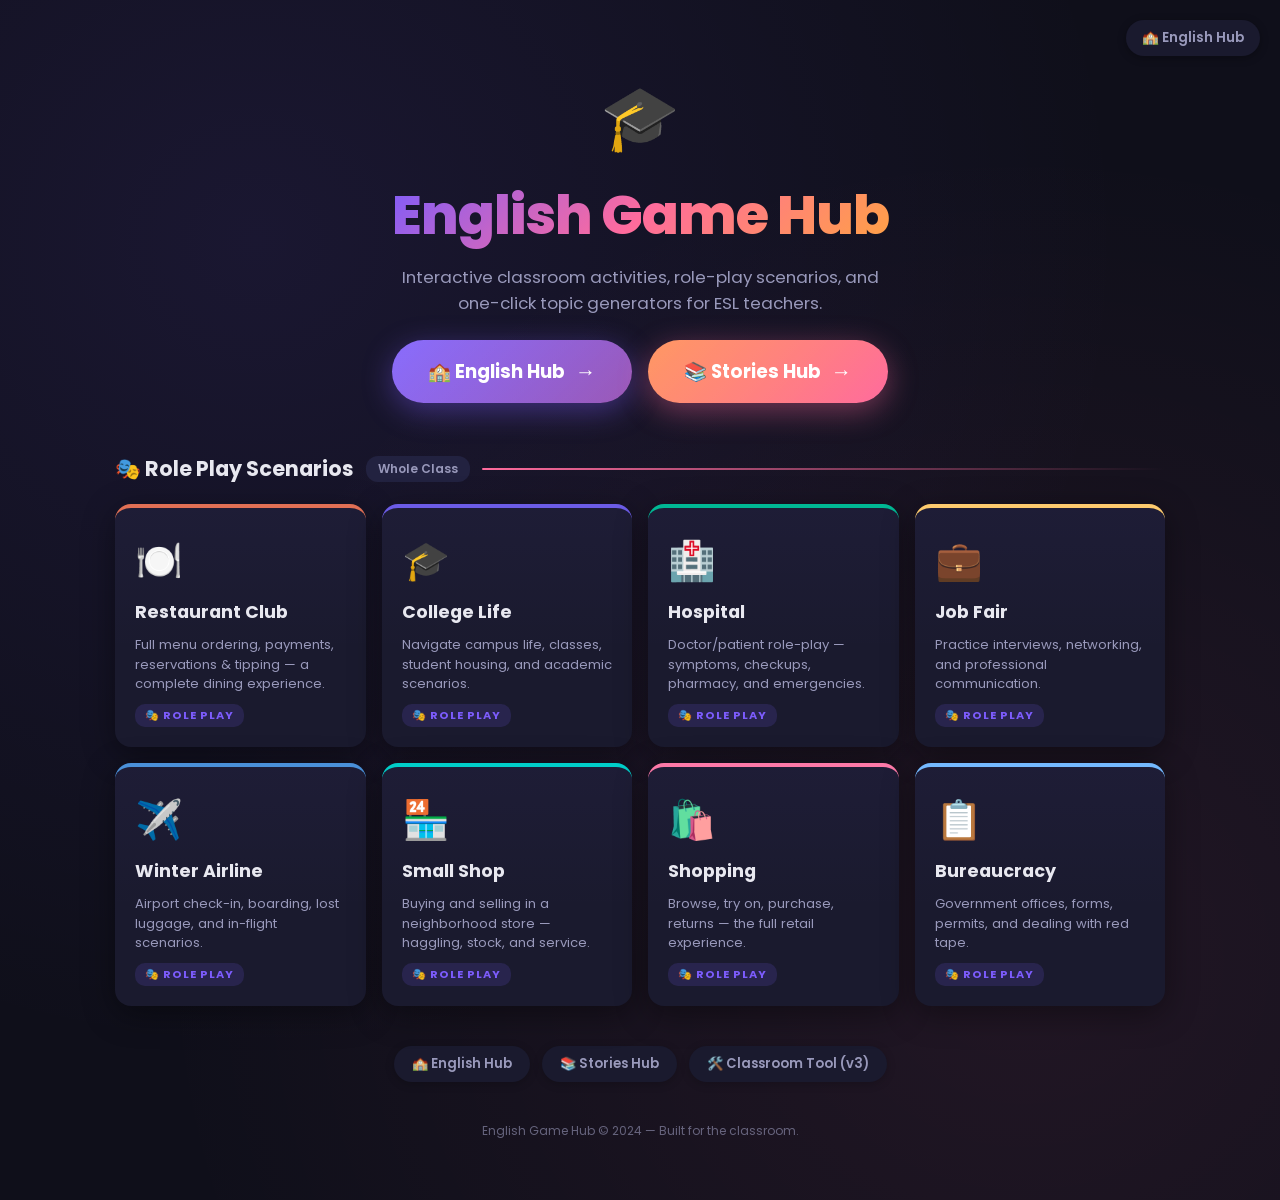
==== commit c3bb5418: "updated structure and added features" ====
--- a/index.html
+++ b/index.html
@@ -3,328 +3,454 @@
 <head>
     <meta charset="UTF-8">
     <meta name="viewport" content="width=device-width, initial-scale=1.0">
-    <title>English Learning Hub</title>
-    <link rel="stylesheet" href="styles/unified-theme.css">
+    <title>🎓 English Game Hub</title>
+    <link href="https://fonts.googleapis.com/css2?family=Poppins:wght@400;600;700;800&display=swap" rel="stylesheet">
+
     <style>
-        * {
-            margin: 0;
-            padding: 0;
-            box-sizing: border-box;
+        /* ======================================== */
+        /* CSS Reset & Base */
+        /* ======================================== */
+        *, *::before, *::after { box-sizing: border-box; margin: 0; padding: 0; }
+
+        :root {
+            --bg: #0f0f1a;
+            --surface: #1a1a2e;
+            --surface2: #222240;
+            --text: #e8e8f0;
+            --text-dim: #9999bb;
+            --accent: #7c5cfc;
+            --accent2: #ff6b9d;
+            --gold: #ffd700;
+            --green: #00e676;
+            --red: #ff5252;
+            --radius: 16px;
+            --shadow: 0 8px 32px rgba(0,0,0,0.4);
+            --transition: 0.2s cubic-bezier(0.4, 0, 0.2, 1);
         }
 
         body {
-            font-family: 'Segoe UI', Tahoma, Geneva, Verdana, sans-serif;
-            background: linear-gradient(135deg, #667eea 0%, #764ba2 100%);
+            font-family: 'Poppins', sans-serif;
+            background: var(--bg);
+            background-image:
+                radial-gradient(ellipse at 20% 20%, rgba(124,92,252,0.10) 0%, transparent 60%),
+                radial-gradient(ellipse at 80% 80%, rgba(255,107,157,0.08) 0%, transparent 60%),
+                radial-gradient(ellipse at 50% 50%, rgba(0,0,0,0) 0%, #0f0f1a 100%);
             min-height: 100vh;
-            padding: 20px;
-        }
-
-        .container {
-            max-width: 1200px;
-            margin: 0 auto;
-        }
-
-        header {
+            color: var(--text);
+            display: flex;
+            flex-direction: column;
+            align-items: center;
+            padding: 30px 20px 60px;
+            -webkit-font-smoothing: antialiased;
+        }
+
+        /* ======================================== */
+        /* Hero Section */
+        /* ======================================== */
+        .hero {
             text-align: center;
-            margin-bottom: 40px;
-            color: white;
-        }
-
-        header h1 {
-            font-size: 3rem;
+            margin-bottom: 50px;
+            padding-top: 40px;
+        }
+        .hero-icon {
+            font-size: 4rem;
+            display: block;
             margin-bottom: 10px;
-            text-shadow: 2px 2px 4px rgba(0,0,0,0.3);
-        }
-        
-        /* Mobile Styles */
-        @media (max-width: 768px) {
-            header h1 { font-size: 2rem; }
-            header p { font-size: 1rem; }
-            .portal-grid { grid-template-columns: 1fr; gap: 20px; }
-            .roleplay-grid { grid-template-columns: 1fr; }
-            body { padding: 10px; }
-        }
-        
-        @media (max-width: 480px) {
-            header h1 { font-size: 1.5rem; }
-            .portal-card { padding: 20px; }
-            .portal-icon { font-size: 2rem; }
-        }
-
-        header p {
-            font-size: 1.2rem;
-            opacity: 0.9;
-        }
-
-        .portal-grid {
-            display: grid;
-            grid-template-columns: repeat(auto-fit, minmax(350px, 1fr));
-            gap: 30px;
-            margin-bottom: 40px;
-        }
-
-        .portal-card {
-            background: white;
-            border-radius: 20px;
-            padding: 30px;
-            box-shadow: 0 10px 30px rgba(0,0,0,0.2);
-            transition: transform 0.3s ease, box-shadow 0.3s ease;
+            animation: float 3s ease-in-out infinite;
+        }
+        @keyframes float {
+            0%, 100% { transform: translateY(0px); }
+            50% { transform: translateY(-12px); }
+        }
+        .hero h1 {
+            font-size: clamp(2rem, 5vw, 3.4rem);
+            font-weight: 800;
+            background: linear-gradient(135deg, var(--accent), var(--accent2), #ffa441);
+            -webkit-background-clip: text;
+            -webkit-text-fill-color: transparent;
+            background-clip: text;
+            letter-spacing: -1px;
+            margin-bottom: 8px;
+        }
+        .hero .tagline {
+            color: var(--text-dim);
+            font-size: 1.05rem;
+            font-weight: 400;
+            margin-bottom: 24px;
+            max-width: 500px;
+            margin-left: auto;
+            margin-right: auto;
+        }
+
+        /* CTA Button Group */
+        .hero-cta-group {
+            display: flex;
+            gap: 16px;
+            flex-wrap: wrap;
+            justify-content: center;
+        }
+
+        /* Big CTA Button */
+        .hero-cta {
+            display: inline-flex;
+            align-items: center;
+            gap: 10px;
+            background: linear-gradient(135deg, var(--accent), #9b59b6);
+            color: #fff;
+            font-family: 'Poppins', sans-serif;
+            font-size: 1.15rem;
+            font-weight: 700;
+            padding: 16px 36px;
+            border-radius: 40px;
+            text-decoration: none;
+            border: none;
             cursor: pointer;
+            box-shadow: 0 8px 30px rgba(124,92,252,0.4);
+            transition: all var(--transition);
             position: relative;
             overflow: hidden;
         }
-
-        .portal-card:hover {
-            transform: translateY(-5px);
-            box-shadow: 0 15px 40px rgba(0,0,0,0.3);
-        }
-
-        .portal-card::before {
+        .hero-cta-stories {
+            background: linear-gradient(135deg, #ff8c52, var(--accent2));
+            box-shadow: 0 8px 30px rgba(255,107,157,0.4);
+        }
+        .hero-cta-stories:hover {
+            box-shadow: 0 14px 40px rgba(255,107,157,0.6);
+        }
+        .hero-cta::after {
             content: '';
             position: absolute;
-            top: 0;
-            left: 0;
-            right: 0;
-            height: 5px;
-            background: linear-gradient(90deg, #3498db, #2ecc71);
-        }
-
-        .portal-icon {
-            font-size: 3rem;
+            inset: 0;
+            background: linear-gradient(135deg, rgba(255,255,255,0.1), transparent);
+            pointer-events: none;
+        }
+        .hero-cta:hover {
+            transform: translateY(-4px);
+            box-shadow: 0 14px 40px rgba(124,92,252,0.6);
+        }
+        .hero-cta:active {
+            transform: translateY(0);
+        }
+        .hero-cta .arrow {
+            font-size: 1.3rem;
+            transition: transform var(--transition);
+        }
+        .hero-cta:hover .arrow {
+            transform: translateX(4px);
+        }
+
+        /* ======================================== */
+        /* Section: Role Play Gallery */
+        /* ======================================== */
+        .section-header {
+            display: flex;
+            align-items: center;
+            gap: 12px;
             margin-bottom: 20px;
-            display: block;
-        }
-
-        .portal-card h3 {
-            color: #2c3e50;
-            margin-bottom: 15px;
-            font-size: 1.5rem;
-        }
-
-        .portal-card p {
-            color: #7f8c8d;
-            line-height: 1.6;
-            margin-bottom: 20px;
-        }
-
-        .portal-btn {
-            background: linear-gradient(135deg, #3498db, #2980b9);
-            color: white;
-            border: none;
-            padding: 12px 25px;
-            border-radius: 25px;
-            font-size: 1rem;
-            font-weight: bold;
-            cursor: pointer;
-            transition: all 0.3s ease;
+            width: 100%;
+            max-width: 1050px;
+        }
+        .section-header h2 {
+            font-size: 1.3rem;
+            font-weight: 700;
+            color: var(--text);
+            white-space: nowrap;
+        }
+        .section-line {
+            flex: 1;
+            height: 2px;
+            background: linear-gradient(90deg, var(--accent2), transparent);
+            border-radius: 1px;
+        }
+        .section-badge {
+            background: var(--surface2);
+            color: var(--text-dim);
+            font-size: 0.75rem;
+            font-weight: 600;
+            padding: 4px 12px;
+            border-radius: 12px;
+            white-space: nowrap;
+        }
+
+        /* Gallery Grid */
+        .gallery {
+            display: grid;
+            grid-template-columns: repeat(auto-fill, minmax(240px, 1fr));
+            gap: 16px;
+            width: 100%;
+            max-width: 1050px;
+            margin-bottom: 40px;
+        }
+
+        .rp-card {
+            background: var(--surface);
+            border-radius: var(--radius);
+            padding: 24px 20px 20px;
             text-decoration: none;
-            display: inline-block;
-        }
-
-        .portal-btn:hover {
-            transform: scale(1.05);
-            box-shadow: 0 5px 15px rgba(52, 152, 219, 0.4);
-        }
-
-        .roleplay-section {
-            background: white;
-            border-radius: 20px;
-            padding: 40px;
-            box-shadow: 0 10px 30px rgba(0,0,0,0.2);
-        }
-
-        .roleplay-section h2 {
-            color: #2c3e50;
-            margin-bottom: 30px;
+            color: var(--text);
+            box-shadow: var(--shadow);
+            transition: all var(--transition);
+            border-top: 4px solid var(--surface2);
+            display: flex;
+            flex-direction: column;
+            gap: 10px;
+            position: relative;
+            overflow: hidden;
+        }
+        .rp-card::before {
+            content: '';
+            position: absolute;
+            inset: 0;
+            background: linear-gradient(180deg, rgba(124,92,252,0.04) 0%, transparent 60%);
+            pointer-events: none;
+        }
+        .rp-card:hover {
+            transform: translateY(-5px);
+            box-shadow: 0 16px 40px rgba(0,0,0,0.55);
+        }
+        .rp-card:active {
+            transform: translateY(0);
+        }
+
+        .rp-card-icon {
+            font-size: 2.4rem;
+            position: relative;
+            z-index: 1;
+        }
+        .rp-card-title {
+            font-size: 1.1rem;
+            font-weight: 700;
+            color: var(--text);
+            position: relative;
+            z-index: 1;
+        }
+        .rp-card-desc {
+            font-size: 0.82rem;
+            color: var(--text-dim);
+            line-height: 1.5;
+            position: relative;
+            z-index: 1;
+            flex: 1;
+        }
+        .rp-card-badge {
+            align-self: flex-start;
+            background: rgba(124,92,252,0.15);
+            color: var(--accent);
+            font-size: 0.7rem;
+            font-weight: 700;
+            text-transform: uppercase;
+            letter-spacing: 1px;
+            padding: 3px 10px;
+            border-radius: 10px;
+            position: relative;
+            z-index: 1;
+        }
+
+        /* Color accents per card */
+        .rp-card.color-0 { border-top-color: #E17055; } /* restaurant */
+        .rp-card.color-1 { border-top-color: #6C5CE7; } /* college */
+        .rp-card.color-2 { border-top-color: #00B894; } /* hospital */
+        .rp-card.color-3 { border-top-color: #FDCB6E; } /* jobfair */
+        .rp-card.color-4 { border-top-color: #4A90D9; } /* airline */
+        .rp-card.color-5 { border-top-color: #00CEC9; } /* small shop */
+        .rp-card.color-6 { border-top-color: #FD79A8; } /* shopping */
+        .rp-card.color-7 { border-top-color: #74B9FF; } /* bureaucracy */
+
+        /* ======================================== */
+        /* Quick Links Bar */
+        /* ======================================== */
+        .quick-links {
+            display: flex;
+            gap: 12px;
+            flex-wrap: wrap;
+            justify-content: center;
+            width: 100%;
+            max-width: 1050px;
+            margin-bottom: 10px;
+        }
+        .quick-link {
+            display: inline-flex;
+            align-items: center;
+            gap: 6px;
+            color: var(--text-dim);
+            text-decoration: none;
+            font-size: 0.82rem;
+            font-weight: 600;
+            padding: 8px 18px;
+            background: var(--surface);
+            border-radius: 22px;
+            transition: var(--transition);
+            box-shadow: 0 2px 10px rgba(0,0,0,0.2);
+        }
+        .quick-link:hover {
+            color: var(--text);
+            background: var(--surface2);
+            box-shadow: 0 4px 16px rgba(0,0,0,0.4);
+            transform: translateY(-2px);
+        }
+
+        /* ======================================== */
+        /* Footer */
+        /* ======================================== */
+        .site-footer {
+            margin-top: auto;
+            padding-top: 30px;
             text-align: center;
-            font-size: 2rem;
-        }
-
-        .roleplay-grid {
-            display: grid;
-            grid-template-columns: repeat(auto-fit, minmax(280px, 1fr));
-            gap: 20px;
-        }
-
-        .roleplay-card {
-            background: #f8f9fa;
-            border-radius: 15px;
-            padding: 20px;
-            border-left: 5px solid #3498db;
-            transition: all 0.3s ease;
-            cursor: pointer;
-        }
-
-        .roleplay-card:hover {
-            transform: translateX(5px);
-            box-shadow: 0 5px 15px rgba(0,0,0,0.1);
-        }
-
-        .roleplay-card h4 {
-            color: #2c3e50;
-            margin-bottom: 10px;
-            font-size: 1.2rem;
-        }
-
-        .roleplay-card p {
-            color: #7f8c8d;
-            font-size: 0.9rem;
-            line-height: 1.5;
-        }
-
-        .roleplay-link {
-            color: #3498db;
-            text-decoration: none;
-            font-weight: bold;
-            display: block;
-            margin-top: 10px;
-        }
-
-        .roleplay-link:hover {
-            color: #2980b9;
-            text-decoration: underline;
-        }
-
-        .difficulty-badge {
-            display: inline-block;
-            padding: 3px 8px;
-            border-radius: 12px;
+            color: var(--text-dim);
             font-size: 0.75rem;
-            font-weight: bold;
-            margin-top: 8px;
-            margin-right: 5px;
-        }
-
-        .badge-easy { background: #d4edda; color: #155724; }
-        .badge-medium { background: #fff3cd; color: #856404; }
-        .badge-hard { background: #f8d7da; color: #721c24; }
-
+            opacity: 0.6;
+        }
+
+        /* ======================================== */
+        /* Responsive */
+        /* ======================================== */
         @media (max-width: 768px) {
-            header h1 { font-size: 2rem; }
-            .portal-grid { grid-template-columns: 1fr; }
-            .roleplay-grid { grid-template-columns: 1fr; }
+            .hero { padding-top: 20px; margin-bottom: 30px; }
+            .hero-icon { font-size: 3rem; }
+            .hero-cta { font-size: 1rem; padding: 14px 28px; }
+            .gallery { grid-template-columns: repeat(auto-fill, minmax(160px, 1fr)); gap: 10px; }
+            .rp-card { padding: 16px 14px; }
+            .rp-card-icon { font-size: 1.8rem; }
+            .rp-card-title { font-size: 0.95rem; }
+            .rp-card-desc { font-size: 0.75rem; }
+            body { padding: 16px 12px 40px; }
+        }
+
+        @media (max-width: 500px) {
+            .gallery { grid-template-columns: 1fr 1fr; gap: 8px; }
+            .rp-card { padding: 12px 10px; gap: 6px; }
+            .quick-links { flex-direction: column; align-items: center; }
         }
     </style>
 </head>
 <body>
-    <div class="container">
-        <header>
-            <h1>🎓 English Learning Hub</h1>
-            <p>Your complete portal for English language practice and interactive learning</p>
-        </header>
-
-        <div class="portal-grid">
-            <div class="portal-card">
-                <span class="portal-icon">🎯</span>
-                <h3>Classroom Tools</h3>
-                <p>Interactive conversation starters, vocabulary games, and classroom activities for all English levels. Perfect for teachers and students.</p>
-                <a href="classroom-tool.html" class="portal-btn">Open Classroom Tools</a>
-            </div>
-
-            <div class="portal-card">
-                <span class="portal-icon">🎭</span>
-                <h3>Roleplay Scenarios</h3>
-                <p>Immersive English practice through real-world scenarios. Practice conversations in restaurants, job interviews, shopping, and more!</p>
-                <button class="portal-btn" onclick="scrollToRoleplay()">Explore Scenarios</button>
-            </div>
-
-            <div class="portal-card">
-                <span class="portal-icon">📚</span>
-                <h3>Quick Start Guide</h3>
-                <p>New to the hub? Learn how to make the most of our tools and roleplay scenarios with our quick guide and tips.</p>
-                <button class="portal-btn" onclick="showGuide()">View Guide</button>
-            </div>
+
+    <!-- Hub Nav -->
+    <a href="hub.html" style="position:fixed;top:20px;right:20px;color:var(--text-dim);text-decoration:none;font-size:0.85rem;font-weight:600;padding:8px 16px;background:var(--surface);border-radius:20px;transition:var(--transition);z-index:100;box-shadow:0 2px 8px rgba(0,0,0,0.3);">🏫 English Hub</a>
+
+    <!-- ============================================ -->
+    <!-- HERO -->
+    <!-- ============================================ -->
+    <div class="hero">
+        <span class="hero-icon">🎓</span>
+        <h1>English Game Hub</h1>
+        <p class="tagline">Interactive classroom activities, role-play scenarios, and one-click topic generators for ESL teachers.</p>
+        <div class="hero-cta-group">
+            <a href="hub.html" class="hero-cta">
+                🏫 English Hub <span class="arrow">→</span>
+            </a>
+            <a href="stories.html" class="hero-cta hero-cta-stories">
+                📚 Stories Hub <span class="arrow">→</span>
+            </a>
         </div>
-
-        <section class="roleplay-section" id="roleplay-section">
-            <h2>🎭 Roleplay Scenarios</h2>
-            <div class="roleplay-grid">
-                <div class="roleplay-card">
-                    <h4>🎓 College & Career</h4>
-                    <p>Navigate college admissions, career fairs, and academic interviews. Perfect for advanced students preparing for higher education.</p>
-                    <a href="Role_Play/College.html" class="roleplay-link">Start College Scenario</a>
-                    <a href="Role_Play/Jobfair.html" class="roleplay-link">Start Job Fair Scenario</a>
-                    <div>
-                        <span class="difficulty-badge badge-hard">Advanced</span>
-                        <span class="difficulty-badge badge-medium">Intermediate</span>
-                    </div>
-                </div>
-
-                <div class="roleplay-card">
-                    <h4>🍽️ Food & Dining</h4>
-                    <p>Practice restaurant conversations, ordering food, and dining etiquette. Essential skills for everyday English communication.</p>
-                    <a href="Role_Play/Restaurant.html" class="roleplay-link">Start Restaurant Scenario</a>
-                    <div>
-                        <span class="difficulty-badge badge-medium">Intermediate</span>
-                        <span class="difficulty-badge badge-easy">Basic</span>
-                    </div>
-                </div>
-
-                <div class="roleplay-card">
-                    <h4>🛍️ Shopping & Commerce</h4>
-                    <p>Master shopping conversations, price negotiations, and customer service interactions. Great for practical English skills.</p>
-                    <a href="Role_Play/Shop_use.html" class="roleplay-link">Start Market Scenario</a>
-                    <a href="Role_Play/Small_Shop.html" class="roleplay-link">Start Small Shop Scenario</a>
-                    <div>
-                        <span class="difficulty-badge badge-easy">Basic</span>
-                        <span class="difficulty-badge badge-medium">Intermediate</span>
-                    </div>
-                </div>
-
-                <div class="roleplay-card">
-                    <h4>🏥 Healthcare & Emergency</h4>
-                    <p>Learn medical vocabulary and emergency conversations. Important for travelers and anyone needing healthcare in English.</p>
-                    <a href="Role_Play/Hostpital.html" class="roleplay-link">Start Hospital Scenario</a>
-                    <div>
-                        <span class="difficulty-badge badge-medium">Intermediate</span>
-                        <span class="difficulty-badge badge-hard">Advanced</span>
-                    </div>
-                </div>
-
-                <div class="roleplay-card">
-                    <h4>✈️ Travel & Transportation</h4>
-                    <p>Airport check-ins, flight bookings, and travel conversations. Perfect for planning your next trip in English.</p>
-                    <a href="Role_Play/Winter_airline.html" class="roleplay-link">Start Airline Scenario</a>
-                    <div>
-                        <span class="difficulty-badge badge-medium">Intermediate</span>
-                    </div>
-                </div>
-
-                <div class="roleplay-card">
-                    <h4>🏢 Bureaucracy & Official</h4>
-                    <p>Navigate official paperwork, government offices, and bureaucratic processes. Advanced vocabulary for formal situations.</p>
-                    <a href="Role_Play/index_beauracracy.html" class="roleplay-link">Start Bureaucracy Scenario</a>
-                    <div>
-                        <span class="difficulty-badge badge-hard">Advanced</span>
-                    </div>
-                </div>
-            </div>
-        </section>
     </div>
 
+    <!-- ============================================ -->
+    <!-- ROLE PLAY GALLERY -->
+    <!-- ============================================ -->
+    <div class="section-header">
+        <h2>🎭 Role Play Scenarios</h2>
+        <span class="section-badge">Whole Class</span>
+        <div class="section-line"></div>
+    </div>
+
+    <div class="gallery" id="rpGallery">
+        <!-- Populated by JS -->
+    </div>
+
+    <!-- ============================================ -->
+    <!-- QUICK LINKS -->
+    <!-- ============================================ -->
+    <div class="quick-links">
+        <a href="hub.html" class="quick-link">🏫 English Hub</a>
+        <a href="stories.html" class="quick-link">📚 Stories Hub</a>
+        <a href="Classroom-tool.html" class="quick-link">🛠️ Classroom Tool (v3)</a>
+    </div>
+
+    <!-- ============================================ -->
+    <!-- FOOTER -->
+    <!-- ============================================ -->
+    <div class="site-footer">
+        English Game Hub &copy; 2024 — Built for the classroom.
+    </div>
+
     <script>
-        function scrollToRoleplay() {
-            document.getElementById('roleplay-section').scrollIntoView({ 
-                behavior: 'smooth' 
-            });
-        }
-
-        function showGuide() {
-            alert('📚 Quick Start Guide\n\n1. Classroom Tools: Use for conversation starters and vocabulary games\n2. Roleplay Scenarios: Choose based on your English level and interests\n3. Start with easier scenarios and work your way up\n4. Practice regularly - 15 minutes daily is better than 2 hours weekly!\n\n💡 Tip: Keep a notebook of new words and phrases you learn!');
-        }
-
-        // Add some interactivity
-        document.addEventListener('DOMContentLoaded', function() {
-            const cards = document.querySelectorAll('.portal-card, .roleplay-card');
-            cards.forEach(card => {
-                card.addEventListener('mouseenter', function() {
-                    this.style.transform = 'translateY(-5px)';
-                });
-                card.addEventListener('mouseleave', function() {
-                    this.style.transform = 'translateY(0)';
-                });
-            });
-        });
+    (function() {
+        'use strict';
+
+        const scenarios = [
+            {
+                icon: '🍽️',
+                title: 'Restaurant Club',
+                desc: 'Full menu ordering, payments, reservations & tipping — a complete dining experience.',
+                href: 'Role_Play/Restaurant.html',
+                color: 0
+            },
+            {
+                icon: '🎓',
+                title: 'College Life',
+                desc: 'Navigate campus life, classes, student housing, and academic scenarios.',
+                href: 'Role_Play/College.html',
+                color: 1
+            },
+            {
+                icon: '🏥',
+                title: 'Hospital',
+                desc: 'Doctor/patient role-play — symptoms, checkups, pharmacy, and emergencies.',
+                href: 'Role_Play/Hostpital.html',
+                color: 2
+            },
+            {
+                icon: '💼',
+                title: 'Job Fair',
+                desc: 'Practice interviews, networking, and professional communication.',
+                href: 'Role_Play/Jobfair.html',
+                color: 3
+            },
+            {
+                icon: '✈️',
+                title: 'Winter Airline',
+                desc: 'Airport check-in, boarding, lost luggage, and in-flight scenarios.',
+                href: 'Role_Play/Winter_airline.html',
+                color: 4
+            },
+            {
+                icon: '🏪',
+                title: 'Small Shop',
+                desc: 'Buying and selling in a neighborhood store — haggling, stock, and service.',
+                href: 'Role_Play/Small_Shop.html',
+                color: 5
+            },
+            {
+                icon: '🛍️',
+                title: 'Shopping',
+                desc: 'Browse, try on, purchase, returns — the full retail experience.',
+                href: 'Role_Play/Shop_use.html',
+                color: 6
+            },
+            {
+                icon: '📋',
+                title: 'Bureaucracy',
+                desc: 'Government offices, forms, permits, and dealing with red tape.',
+                href: 'Role_Play/index_beauracracy.html',
+                color: 7
+            }
+        ];
+
+        function buildGallery() {
+            const gallery = document.getElementById('rpGallery');
+            gallery.innerHTML = scenarios.map(s => `
+                <a href="${s.href}" class="rp-card color-${s.color}">
+                    <span class="rp-card-icon">${s.icon}</span>
+                    <span class="rp-card-title">${s.title}</span>
+                    <span class="rp-card-desc">${s.desc}</span>
+                    <span class="rp-card-badge">🎭 ROLE PLAY</span>
+                </a>
+            `).join('');
+        }
+
+        document.addEventListener('DOMContentLoaded', buildGallery);
+    })();
     </script>
 </body>
-</html>
+</html>
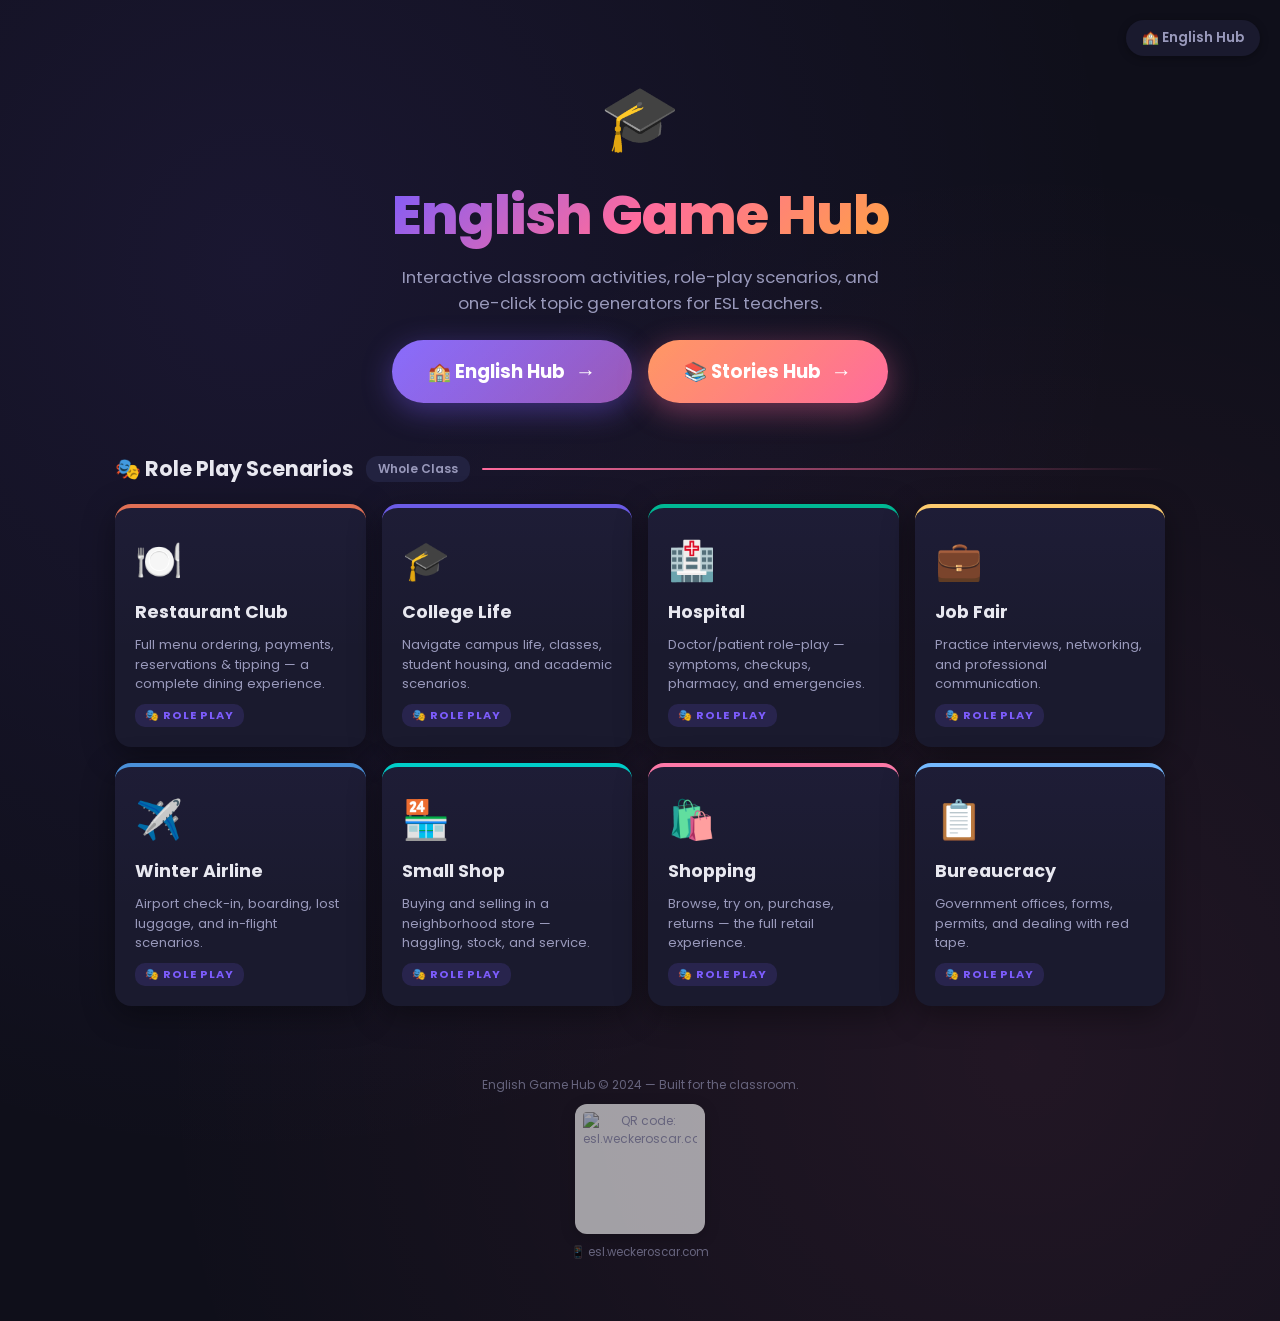
==== commit ad1e73bb: "Clean up unused js/ directory, add click-to-enlarge QR code overlay" ====
--- a/index.html
+++ b/index.html
@@ -257,36 +257,84 @@
         .rp-card.color-7 { border-top-color: #74B9FF; } /* bureaucracy */
 
         /* ======================================== */
-        /* Quick Links Bar */
-        /* ======================================== */
-        .quick-links {
+        /* QR Code */
+        /* ======================================== */
+        .footer-qr {
             display: flex;
-            gap: 12px;
-            flex-wrap: wrap;
+            flex-direction: column;
+            align-items: center;
+            gap: 10px;
+            margin-top: 10px;
+        }
+        .footer-qr img {
+            width: 130px;
+            height: 130px;
+            border-radius: 12px;
+            background: #fff;
+            padding: 8px;
+            box-shadow: 0 4px 16px rgba(0,0,0,0.3);
+            cursor: pointer;
+            transition: transform var(--transition), box-shadow var(--transition);
+        }
+        .footer-qr img:hover {
+            transform: scale(1.08);
+            box-shadow: 0 8px 24px rgba(0,0,0,0.45);
+        }
+        .footer-qr span {
+            font-size: 0.72rem;
+            color: var(--text-dim);
+        }
+
+        /* ======================================== */
+        /* QR Overlay */
+        /* ======================================== */
+        .qr-overlay {
+            position: fixed;
+            inset: 0;
+            background: #0f0f1a;
+            z-index: 9999;
+            display: flex;
+            flex-direction: column;
+            align-items: center;
             justify-content: center;
-            width: 100%;
-            max-width: 1050px;
-            margin-bottom: 10px;
-        }
-        .quick-link {
-            display: inline-flex;
-            align-items: center;
-            gap: 6px;
-            color: var(--text-dim);
-            text-decoration: none;
-            font-size: 0.82rem;
-            font-weight: 600;
-            padding: 8px 18px;
-            background: var(--surface);
-            border-radius: 22px;
-            transition: var(--transition);
-            box-shadow: 0 2px 10px rgba(0,0,0,0.2);
-        }
-        .quick-link:hover {
-            color: var(--text);
-            background: var(--surface2);
-            box-shadow: 0 4px 16px rgba(0,0,0,0.4);
-            transform: translateY(-2px);
+            gap: 20px;
+            cursor: pointer;
+            animation: qrFadeIn 0.25s ease;
+        }
+        .qr-overlay.hidden {
+            display: none;
+        }
+        @keyframes qrFadeIn {
+            from { opacity: 0; }
+            to { opacity: 1; }
+        }
+        .qr-overlay img {
+            width: min(80vw, 80vh, 450px);
+            height: auto;
+            aspect-ratio: 1;
+            border-radius: 20px;
+            background: #fff;
+            padding: 20px;
+            box-shadow: 0 16px 48px rgba(0,0,0,0.6);
+            animation: qrPop 0.3s cubic-bezier(0.175, 0.885, 0.32, 1.275);
+        }
+        @keyframes qrPop {
+            from { transform: scale(0.6); opacity: 0; }
+            to { transform: scale(1); opacity: 1; }
+        }
+        .qr-overlay .qr-label {
+            color: #fff;
+            font-size: 1.1rem;
+            font-weight: 700;
+            background: var(--accent);
+            padding: 8px 20px;
+            border-radius: 20px;
+            animation: qrFadeIn 0.35s ease 0.15s both;
+        }
+        .qr-overlay .qr-dismiss {
+            color: rgba(255,255,255,0.5);
+            font-size: 0.8rem;
+            animation: qrFadeIn 0.35s ease 0.25s both;
         }
 
         /* ======================================== */
@@ -319,7 +367,9 @@
         @media (max-width: 500px) {
             .gallery { grid-template-columns: 1fr 1fr; gap: 8px; }
             .rp-card { padding: 12px 10px; gap: 6px; }
-            .quick-links { flex-direction: column; align-items: center; }
+            .hero-cta-group { flex-direction: column; align-items: center; }
+            .hero-cta { width: 100%; justify-content: center; font-size: 0.95rem; padding: 12px 20px; }
+            body { padding: 14px 10px 30px; }
         }
     </style>
 </head>
@@ -359,19 +409,21 @@
     </div>
 
     <!-- ============================================ -->
-    <!-- QUICK LINKS -->
-    <!-- ============================================ -->
-    <div class="quick-links">
-        <a href="hub.html" class="quick-link">🏫 English Hub</a>
-        <a href="stories.html" class="quick-link">📚 Stories Hub</a>
-        <a href="Classroom-tool.html" class="quick-link">🛠️ Classroom Tool (v3)</a>
-    </div>
-
-    <!-- ============================================ -->
     <!-- FOOTER -->
     <!-- ============================================ -->
     <div class="site-footer">
         English Game Hub &copy; 2024 — Built for the classroom.
+            <div class="footer-qr">
+            <img src="https://api.qrserver.com/v1/create-qr-code/?size=150x150&data=https://esl.weckeroscar.com" alt="QR code: esl.weckeroscar.com" width="150" height="150" onclick="openQr()">
+            <span>📱 esl.weckeroscar.com</span>
+        </div>
+    </div>
+
+    <!-- QR Overlay (outside footer to avoid opacity inheritance) -->
+    <div id="qrOverlay" class="qr-overlay hidden" onclick="closeQr()">
+        <img src="https://api.qrserver.com/v1/create-qr-code/?size=500x500&data=https://esl.weckeroscar.com" alt="QR code: esl.weckeroscar.com">
+        <span class="qr-label">📱 esl.weckeroscar.com</span>
+        <span class="qr-dismiss">Tap anywhere to close</span>
     </div>
 
     <script>
@@ -450,6 +502,14 @@
         }
 
         document.addEventListener('DOMContentLoaded', buildGallery);
+
+        // ==================== QR Overlay ====================
+        window.openQr = function() {
+            document.getElementById('qrOverlay').classList.remove('hidden');
+        };
+        window.closeQr = function() {
+            document.getElementById('qrOverlay').classList.add('hidden');
+        };
     })();
     </script>
 </body>
